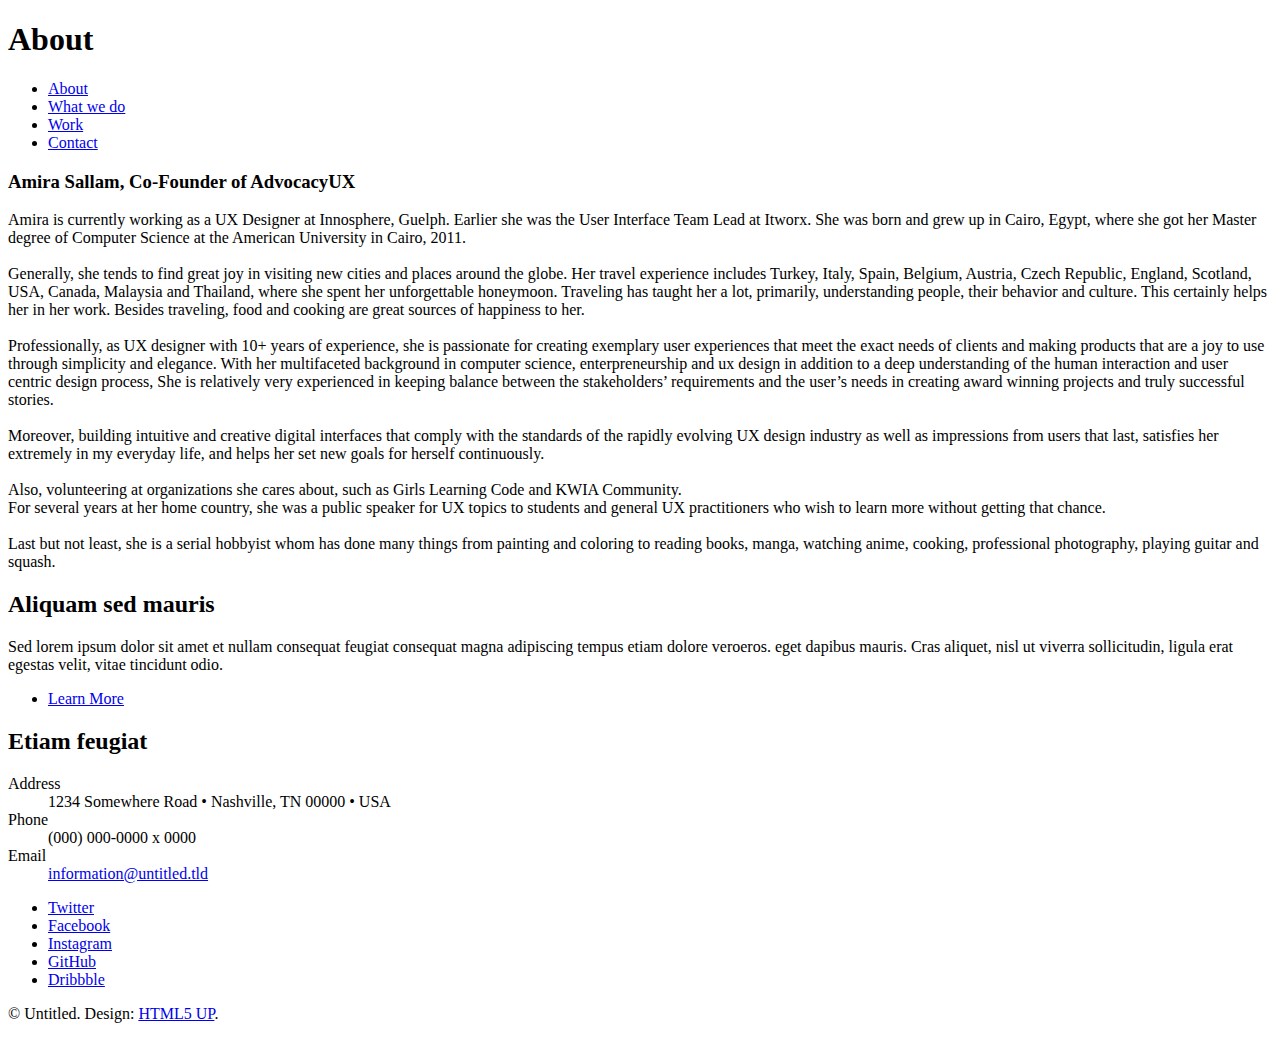
==== About.html @ 854d0ce2 "Add files via upload" ====
<!DOCTYPE HTML>
<!--
	Stellar by HTML5 UP
	html5up.net | @ajlkn
	Free for personal and commercial use under the CCA 3.0 license (html5up.net/license)
-->
<html>
	<head>
		<title>Elements - Stellar by HTML5 UP</title>
		<meta charset="utf-8" />
		<meta name="viewport" content="width=device-width, initial-scale=1" />
		<!--[if lte IE 8]><script src="assets/js/ie/html5shiv.js"></script><![endif]-->
		<link rel="stylesheet" href="assets/css/main.css" />
		<!--[if lte IE 9]><link rel="stylesheet" href="assets/css/ie9.css" /><![endif]-->
		<!--[if lte IE 8]><link rel="stylesheet" href="assets/css/ie8.css" /><![endif]-->
	</head>
	<body>

		<!-- Wrapper -->
			<div id="wrapper">

				<!-- Header -->
					<header id="header">
						<h1>About</h1>
					</header>
					<!-- Nav -->
					<nav id="nav">
						<ul>
							<li><a href="#intro" class="active">About</a></li>
							<li><a href="#first">What we do</a></li>
							<li><a href="#second">Work</a></li>
							<li><a href="#cta">Contact</a></li>
						</ul>
					</nav>
				<!-- Main -->
					<div id="main">

				<!-- Content -->
					<section id="content" class="main about">
						<!-- Image -->
							<section>
							
								<h3>Amira Sallam, Co-Founder of AdvocacyUX</h3>
								<p><span class="image left"><img src="images/me.jpg" alt="" /></span>Amira is currently working as a UX Designer at Innosphere, Guelph. Earlier she was the User Interface Team Lead at Itworx. She was born and grew up in Cairo, Egypt, where she got her Master degree of Computer Science at the American University in Cairo, 2011.
									<br/>
									<br/>
									Generally, she tends to find great joy in visiting new cities and places around the globe. Her travel experience includes Turkey, Italy, Spain, Belgium, Austria, Czech Republic, England, Scotland, USA, Canada, Malaysia and Thailand, where she spent her unforgettable honeymoon. Traveling has taught her a lot, primarily, understanding people, their behavior and culture.
									This certainly helps her in her work. Besides traveling, food and cooking are great sources of happiness to her.
									<br/>
									<br/>
									Professionally, as UX designer with 10+ years of experience, she is passionate for creating exemplary user experiences that meet the exact needs of clients and making products that are a joy to use through simplicity and elegance. With her multifaceted background in computer science, enterpreneurship and ux design in addition to a deep understanding of the human interaction and user centric design process, She is relatively very experienced in keeping balance between the stakeholders’ requirements and the user’s needs in creating award winning projects and truly successful stories.
									<br/>
									<br/>
									Moreover, building intuitive and creative digital interfaces that comply with the standards of the rapidly evolving UX design industry as well as impressions from users that last, satisfies her extremely in my everyday life, and helps her set new goals for herself continuously.
									<br/>
									<br/>
									Also, volunteering at organizations she cares about, such as Girls Learning Code and KWIA Community.
									<br/>
									For several years at her home country, she was a public speaker for UX topics to students and general UX practitioners who wish to learn more without getting that chance.
									<br/>
									<br/>
									Last but not least, she is a serial hobbyist whom has done many things from painting and coloring to reading books, manga, watching anime, cooking, professional photography, playing guitar and squash.

									</p>
								
							</section>

					</section>

					</div>

				<!-- Footer -->
					<footer id="footer">
						<section>
							<h2>Aliquam sed mauris</h2>
							<p>Sed lorem ipsum dolor sit amet et nullam consequat feugiat consequat magna adipiscing tempus etiam dolore veroeros. eget dapibus mauris. Cras aliquet, nisl ut viverra sollicitudin, ligula erat egestas velit, vitae tincidunt odio.</p>
							<ul class="actions">
								<li><a href="#" class="button">Learn More</a></li>
							</ul>
						</section>
						<section>
							<h2>Etiam feugiat</h2>
							<dl class="alt">
								<dt>Address</dt>
								<dd>1234 Somewhere Road &bull; Nashville, TN 00000 &bull; USA</dd>
								<dt>Phone</dt>
								<dd>(000) 000-0000 x 0000</dd>
								<dt>Email</dt>
								<dd><a href="#">information@untitled.tld</a></dd>
							</dl>
							<ul class="icons">
								<li><a href="#" class="icon fa-twitter alt"><span class="label">Twitter</span></a></li>
								<li><a href="#" class="icon fa-facebook alt"><span class="label">Facebook</span></a></li>
								<li><a href="#" class="icon fa-instagram alt"><span class="label">Instagram</span></a></li>
								<li><a href="#" class="icon fa-github alt"><span class="label">GitHub</span></a></li>
								<li><a href="#" class="icon fa-dribbble alt"><span class="label">Dribbble</span></a></li>
							</ul>
						</section>
						<p class="copyright">&copy; Untitled. Design: <a href="https://html5up.net">HTML5 UP</a>.</p>
					</footer>

			</div>

		<!-- Scripts -->
			<script src="assets/js/jquery.min.js"></script>
			<script src="assets/js/jquery.scrollex.min.js"></script>
			<script src="assets/js/jquery.scrolly.min.js"></script>
			<script src="assets/js/skel.min.js"></script>
			<script src="assets/js/util.js"></script>
			<!--[if lte IE 8]><script src="assets/js/ie/respond.min.js"></script><![endif]-->
			<script src="assets/js/main.js"></script>

	</body>
</html>
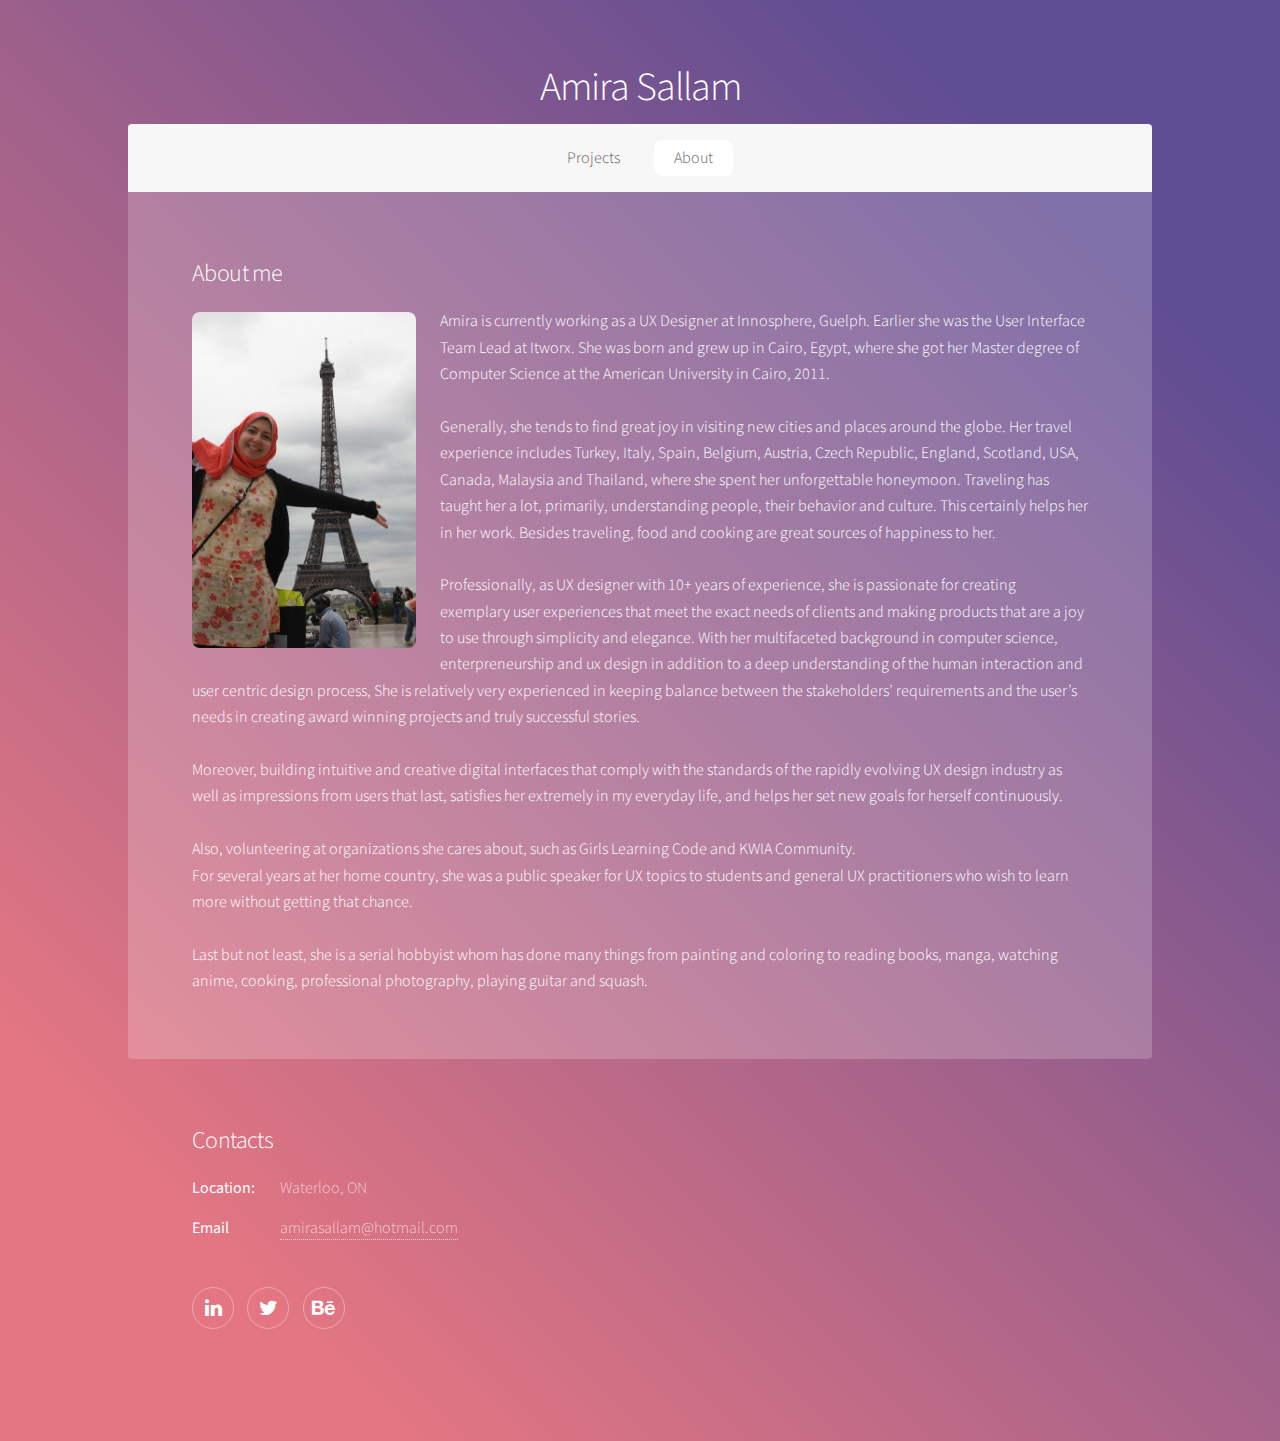
==== commit b14ba06f: "Update About.html" ====
--- a/About.html
+++ b/About.html
@@ -21,15 +21,15 @@
 
 				<!-- Header -->
 					<header id="header">
-						<h1>About</h1>
+						<h1>Amira Sallam</h1>
 					</header>
 					<!-- Nav -->
 					<nav id="nav">
 						<ul>
-							<li><a href="#intro" class="active">About</a></li>
-							<li><a href="#first">What we do</a></li>
-							<li><a href="#second">Work</a></li>
-							<li><a href="#cta">Contact</a></li>
+								<li><a href="index.html">Projects</a></li>
+							<li><a href="about.html" class="active">About</a></li>
+							
+							
 						</ul>
 					</nav>
 				<!-- Main -->
@@ -40,7 +40,7 @@
 						<!-- Image -->
 							<section>
 							
-								<h3>Amira Sallam, Co-Founder of AdvocacyUX</h3>
+								<h2>About me</h2>
 								<p><span class="image left"><img src="images/me.jpg" alt="" /></span>Amira is currently working as a UX Designer at Innosphere, Guelph. Earlier she was the User Interface Team Lead at Itworx. She was born and grew up in Cairo, Egypt, where she got her Master degree of Computer Science at the American University in Cairo, 2011.
 									<br/>
 									<br/>
@@ -71,32 +71,22 @@
 
 				<!-- Footer -->
 					<footer id="footer">
+						
 						<section>
-							<h2>Aliquam sed mauris</h2>
-							<p>Sed lorem ipsum dolor sit amet et nullam consequat feugiat consequat magna adipiscing tempus etiam dolore veroeros. eget dapibus mauris. Cras aliquet, nisl ut viverra sollicitudin, ligula erat egestas velit, vitae tincidunt odio.</p>
-							<ul class="actions">
-								<li><a href="#" class="button">Learn More</a></li>
+							<h2>Contacts</h2>
+							<dl class="alt">
+									<dt>Location:</dt>
+									<dd>Waterloo, ON</dd>
+								<dt>Email</dt>
+								<dd><a href="#">amirasallam@hotmail.com</a></dd>
+							</dl>
+							<ul class="icons">
+								<li><a href="https://www.linkedin.com/in/amirasallam/" class="icon fa-linkedin alt"><span class="label">LinkedIn</span></a></li>
+								<li><a href="https://twitter.com/amirasallam" class="icon fa-twitter alt"><span class="label">Twitter</span></a></li>
+								<li><a href="https://www.behance.net/AmiraSallam" class="icon fa-behance alt"><span class="label">Behance</span></a></li>
 							</ul>
 						</section>
-						<section>
-							<h2>Etiam feugiat</h2>
-							<dl class="alt">
-								<dt>Address</dt>
-								<dd>1234 Somewhere Road &bull; Nashville, TN 00000 &bull; USA</dd>
-								<dt>Phone</dt>
-								<dd>(000) 000-0000 x 0000</dd>
-								<dt>Email</dt>
-								<dd><a href="#">information@untitled.tld</a></dd>
-							</dl>
-							<ul class="icons">
-								<li><a href="#" class="icon fa-twitter alt"><span class="label">Twitter</span></a></li>
-								<li><a href="#" class="icon fa-facebook alt"><span class="label">Facebook</span></a></li>
-								<li><a href="#" class="icon fa-instagram alt"><span class="label">Instagram</span></a></li>
-								<li><a href="#" class="icon fa-github alt"><span class="label">GitHub</span></a></li>
-								<li><a href="#" class="icon fa-dribbble alt"><span class="label">Dribbble</span></a></li>
-							</ul>
-						</section>
-						<p class="copyright">&copy; Untitled. Design: <a href="https://html5up.net">HTML5 UP</a>.</p>
+					
 					</footer>
 
 			</div>
@@ -111,4 +101,4 @@
 			<script src="assets/js/main.js"></script>
 
 	</body>
-</html>+</html>
--- a/assets/css/main.css
+++ b/assets/css/main.css
@@ -0,0 +1,3803 @@
+@import url(font-awesome.min.css);
+@import "https://fonts.googleapis.com/css?family=Source+Sans+Pro:300,400";
+
+/*
+	Stellar by HTML5 UP
+	html5up.net | @ajlkn
+	Free for personal and commercial use under the CCA 3.0 license (html5up.net/license)
+*/
+
+/* Reset */
+
+	html, body, div, span, applet, object, iframe, h1, h2, h3, h4, h5, h6, p, blockquote, pre, a, abbr, acronym, address, big, cite, code, del, dfn, em, img, ins, kbd, q, s, samp, small, strike, strong, sub, sup, tt, var, b, u, i, center, dl, dt, dd, ol, ul, li, fieldset, form, label, legend, table, caption, tbody, tfoot, thead, tr, th, td, article, aside, canvas, details, embed, figure, figcaption, footer, header, hgroup, menu, nav, output, ruby, section, summary, time, mark, audio, video {
+		margin: 0;
+		padding: 0;
+		border: 0;
+		font-size: 100%;
+		font: inherit;
+		vertical-align: baseline;
+	}
+
+	article, aside, details, figcaption, figure, footer, header, hgroup, menu, nav, section {
+		display: block;
+	}
+
+	body {
+		line-height: 1;
+	}
+
+	ol, ul {
+		list-style: none;
+	}
+
+	blockquote, q {
+		quotes: none;
+	}
+
+	blockquote:before, blockquote:after, q:before, q:after {
+		content: '';
+		content: none;
+	}
+
+	table {
+		border-collapse: collapse;
+		border-spacing: 0;
+	}
+
+	body {
+		-webkit-text-size-adjust: none;
+	}
+
+/* Box Model */
+
+	*, *:before, *:after {
+		-moz-box-sizing: border-box;
+		-webkit-box-sizing: border-box;
+		box-sizing: border-box;
+	}
+
+/* Grid */
+
+	.row {
+		border-bottom: solid 1px transparent;
+		-moz-box-sizing: border-box;
+		-webkit-box-sizing: border-box;
+		box-sizing: border-box;
+	}
+
+	.row > * {
+		float: left;
+		-moz-box-sizing: border-box;
+		-webkit-box-sizing: border-box;
+		box-sizing: border-box;
+	}
+
+	.row:after, .row:before {
+		content: '';
+		display: block;
+		clear: both;
+		height: 0;
+	}
+
+	.row.uniform > * > :first-child {
+		margin-top: 0;
+	}
+
+	.row.uniform > * > :last-child {
+		margin-bottom: 0;
+	}
+
+	.row.\30 \25 > * {
+		padding: 0 0 0 0em;
+	}
+
+	.row.\30 \25 {
+		margin: 0 0 -1px 0em;
+	}
+
+	.row.uniform.\30 \25 > * {
+		padding: 0em 0 0 0em;
+	}
+
+	.row.uniform.\30 \25 {
+		margin: 0em 0 -1px 0em;
+	}
+
+	.row > * {
+		padding: 0 0 0 1.5em;
+	}
+
+	.row {
+		margin: 0 0 -1px -1.5em;
+	}
+
+	.row.uniform > * {
+		padding: 1.5em 0 0 1.5em;
+	}
+
+	.row.uniform {
+		margin: -1.5em 0 -1px -1.5em;
+	}
+
+	.row.\32 00\25 > * {
+		padding: 0 0 0 3em;
+	}
+
+	.row.\32 00\25 {
+		margin: 0 0 -1px -3em;
+	}
+
+	.row.uniform.\32 00\25 > * {
+		padding: 3em 0 0 3em;
+	}
+
+	.row.uniform.\32 00\25 {
+		margin: -3em 0 -1px -3em;
+	}
+
+	.row.\31 50\25 > * {
+		padding: 0 0 0 2.25em;
+	}
+
+	.row.\31 50\25 {
+		margin: 0 0 -1px -2.25em;
+	}
+
+	.row.uniform.\31 50\25 > * {
+		padding: 2.25em 0 0 2.25em;
+	}
+
+	.row.uniform.\31 50\25 {
+		margin: -2.25em 0 -1px -2.25em;
+	}
+
+	.row.\35 0\25 > * {
+		padding: 0 0 0 0.75em;
+	}
+
+	.row.\35 0\25 {
+		margin: 0 0 -1px -0.75em;
+	}
+
+	.row.uniform.\35 0\25 > * {
+		padding: 0.75em 0 0 0.75em;
+	}
+
+	.row.uniform.\35 0\25 {
+		margin: -0.75em 0 -1px -0.75em;
+	}
+
+	.row.\32 5\25 > * {
+		padding: 0 0 0 0.375em;
+	}
+
+	.row.\32 5\25 {
+		margin: 0 0 -1px -0.375em;
+	}
+
+	.row.uniform.\32 5\25 > * {
+		padding: 0.375em 0 0 0.375em;
+	}
+
+	.row.uniform.\32 5\25 {
+		margin: -0.375em 0 -1px -0.375em;
+	}
+
+	.\31 2u, .\31 2u\24 {
+		width: 100%;
+		clear: none;
+		margin-left: 0;
+	}
+
+	.\31 1u, .\31 1u\24 {
+		width: 91.6666666667%;
+		clear: none;
+		margin-left: 0;
+	}
+
+	.\31 0u, .\31 0u\24 {
+		width: 83.3333333333%;
+		clear: none;
+		margin-left: 0;
+	}
+
+	.\39 u, .\39 u\24 {
+		width: 75%;
+		clear: none;
+		margin-left: 0;
+	}
+
+	.\38 u, .\38 u\24 {
+		width: 66.6666666667%;
+		clear: none;
+		margin-left: 0;
+	}
+
+	.\37 u, .\37 u\24 {
+		width: 58.3333333333%;
+		clear: none;
+		margin-left: 0;
+	}
+
+	.\36 u, .\36 u\24 {
+		width: 50%;
+		clear: none;
+		margin-left: 0;
+	}
+
+	.\35 u, .\35 u\24 {
+		width: 41.6666666667%;
+		clear: none;
+		margin-left: 0;
+	}
+
+	.\34 u, .\34 u\24 {
+		width: 33.3333333333%;
+		clear: none;
+		margin-left: 0;
+	}
+
+	.\33 u, .\33 u\24 {
+		width: 25%;
+		clear: none;
+		margin-left: 0;
+	}
+
+	.\32 u, .\32 u\24 {
+		width: 16.6666666667%;
+		clear: none;
+		margin-left: 0;
+	}
+
+	.\31 u, .\31 u\24 {
+		width: 8.3333333333%;
+		clear: none;
+		margin-left: 0;
+	}
+
+	.\31 2u\24 + *,
+	.\31 1u\24 + *,
+	.\31 0u\24 + *,
+	.\39 u\24 + *,
+	.\38 u\24 + *,
+	.\37 u\24 + *,
+	.\36 u\24 + *,
+	.\35 u\24 + *,
+	.\34 u\24 + *,
+	.\33 u\24 + *,
+	.\32 u\24 + *,
+	.\31 u\24 + * {
+		clear: left;
+	}
+
+	.\-11u {
+		margin-left: 91.66667%;
+	}
+
+	.\-10u {
+		margin-left: 83.33333%;
+	}
+
+	.\-9u {
+		margin-left: 75%;
+	}
+
+	.\-8u {
+		margin-left: 66.66667%;
+	}
+
+	.\-7u {
+		margin-left: 58.33333%;
+	}
+
+	.\-6u {
+		margin-left: 50%;
+	}
+
+	.\-5u {
+		margin-left: 41.66667%;
+	}
+
+	.\-4u {
+		margin-left: 33.33333%;
+	}
+
+	.\-3u {
+		margin-left: 25%;
+	}
+
+	.\-2u {
+		margin-left: 16.66667%;
+	}
+
+	.\-1u {
+		margin-left: 8.33333%;
+	}
+
+	@media screen and (max-width: 1680px) {
+
+		.row > * {
+			padding: 0 0 0 1.5em;
+		}
+
+		.row {
+			margin: 0 0 -1px -1.5em;
+		}
+
+		.row.uniform > * {
+			padding: 1.5em 0 0 1.5em;
+		}
+
+		.row.uniform {
+			margin: -1.5em 0 -1px -1.5em;
+		}
+
+		.row.\32 00\25 > * {
+			padding: 0 0 0 3em;
+		}
+
+		.row.\32 00\25 {
+			margin: 0 0 -1px -3em;
+		}
+
+		.row.uniform.\32 00\25 > * {
+			padding: 3em 0 0 3em;
+		}
+
+		.row.uniform.\32 00\25 {
+			margin: -3em 0 -1px -3em;
+		}
+
+		.row.\31 50\25 > * {
+			padding: 0 0 0 2.25em;
+		}
+
+		.row.\31 50\25 {
+			margin: 0 0 -1px -2.25em;
+		}
+
+		.row.uniform.\31 50\25 > * {
+			padding: 2.25em 0 0 2.25em;
+		}
+
+		.row.uniform.\31 50\25 {
+			margin: -2.25em 0 -1px -2.25em;
+		}
+
+		.row.\35 0\25 > * {
+			padding: 0 0 0 0.75em;
+		}
+
+		.row.\35 0\25 {
+			margin: 0 0 -1px -0.75em;
+		}
+
+		.row.uniform.\35 0\25 > * {
+			padding: 0.75em 0 0 0.75em;
+		}
+
+		.row.uniform.\35 0\25 {
+			margin: -0.75em 0 -1px -0.75em;
+		}
+
+		.row.\32 5\25 > * {
+			padding: 0 0 0 0.375em;
+		}
+
+		.row.\32 5\25 {
+			margin: 0 0 -1px -0.375em;
+		}
+
+		.row.uniform.\32 5\25 > * {
+			padding: 0.375em 0 0 0.375em;
+		}
+
+		.row.uniform.\32 5\25 {
+			margin: -0.375em 0 -1px -0.375em;
+		}
+
+		.\31 2u\28xlarge\29, .\31 2u\24\28xlarge\29 {
+			width: 100%;
+			clear: none;
+			margin-left: 0;
+		}
+
+		.\31 1u\28xlarge\29, .\31 1u\24\28xlarge\29 {
+			width: 91.6666666667%;
+			clear: none;
+			margin-left: 0;
+		}
+
+		.\31 0u\28xlarge\29, .\31 0u\24\28xlarge\29 {
+			width: 83.3333333333%;
+			clear: none;
+			margin-left: 0;
+		}
+
+		.\39 u\28xlarge\29, .\39 u\24\28xlarge\29 {
+			width: 75%;
+			clear: none;
+			margin-left: 0;
+		}
+
+		.\38 u\28xlarge\29, .\38 u\24\28xlarge\29 {
+			width: 66.6666666667%;
+			clear: none;
+			margin-left: 0;
+		}
+
+		.\37 u\28xlarge\29, .\37 u\24\28xlarge\29 {
+			width: 58.3333333333%;
+			clear: none;
+			margin-left: 0;
+		}
+
+		.\36 u\28xlarge\29, .\36 u\24\28xlarge\29 {
+			width: 50%;
+			clear: none;
+			margin-left: 0;
+		}
+
+		.\35 u\28xlarge\29, .\35 u\24\28xlarge\29 {
+			width: 41.6666666667%;
+			clear: none;
+			margin-left: 0;
+		}
+
+		.\34 u\28xlarge\29, .\34 u\24\28xlarge\29 {
+			width: 33.3333333333%;
+			clear: none;
+			margin-left: 0;
+		}
+
+		.\33 u\28xlarge\29, .\33 u\24\28xlarge\29 {
+			width: 25%;
+			clear: none;
+			margin-left: 0;
+		}
+
+		.\32 u\28xlarge\29, .\32 u\24\28xlarge\29 {
+			width: 16.6666666667%;
+			clear: none;
+			margin-left: 0;
+		}
+
+		.\31 u\28xlarge\29, .\31 u\24\28xlarge\29 {
+			width: 8.3333333333%;
+			clear: none;
+			margin-left: 0;
+		}
+
+		.\31 2u\24\28xlarge\29 + *,
+		.\31 1u\24\28xlarge\29 + *,
+		.\31 0u\24\28xlarge\29 + *,
+		.\39 u\24\28xlarge\29 + *,
+		.\38 u\24\28xlarge\29 + *,
+		.\37 u\24\28xlarge\29 + *,
+		.\36 u\24\28xlarge\29 + *,
+		.\35 u\24\28xlarge\29 + *,
+		.\34 u\24\28xlarge\29 + *,
+		.\33 u\24\28xlarge\29 + *,
+		.\32 u\24\28xlarge\29 + *,
+		.\31 u\24\28xlarge\29 + * {
+			clear: left;
+		}
+
+		.\-11u\28xlarge\29 {
+			margin-left: 91.66667%;
+		}
+
+		.\-10u\28xlarge\29 {
+			margin-left: 83.33333%;
+		}
+
+		.\-9u\28xlarge\29 {
+			margin-left: 75%;
+		}
+
+		.\-8u\28xlarge\29 {
+			margin-left: 66.66667%;
+		}
+
+		.\-7u\28xlarge\29 {
+			margin-left: 58.33333%;
+		}
+
+		.\-6u\28xlarge\29 {
+			margin-left: 50%;
+		}
+
+		.\-5u\28xlarge\29 {
+			margin-left: 41.66667%;
+		}
+
+		.\-4u\28xlarge\29 {
+			margin-left: 33.33333%;
+		}
+
+		.\-3u\28xlarge\29 {
+			margin-left: 25%;
+		}
+
+		.\-2u\28xlarge\29 {
+			margin-left: 16.66667%;
+		}
+
+		.\-1u\28xlarge\29 {
+			margin-left: 8.33333%;
+		}
+
+	}
+
+	@media screen and (max-width: 1280px) {
+
+		.row > * {
+			padding: 0 0 0 1.5em;
+		}
+
+		.row {
+			margin: 0 0 -1px -1.5em;
+		}
+
+		.row.uniform > * {
+			padding: 1.5em 0 0 1.5em;
+		}
+
+		.row.uniform {
+			margin: -1.5em 0 -1px -1.5em;
+		}
+
+		.row.\32 00\25 > * {
+			padding: 0 0 0 3em;
+		}
+
+		.row.\32 00\25 {
+			margin: 0 0 -1px -3em;
+		}
+
+		.row.uniform.\32 00\25 > * {
+			padding: 3em 0 0 3em;
+		}
+
+		.row.uniform.\32 00\25 {
+			margin: -3em 0 -1px -3em;
+		}
+
+		.row.\31 50\25 > * {
+			padding: 0 0 0 2.25em;
+		}
+
+		.row.\31 50\25 {
+			margin: 0 0 -1px -2.25em;
+		}
+
+		.row.uniform.\31 50\25 > * {
+			padding: 2.25em 0 0 2.25em;
+		}
+
+		.row.uniform.\31 50\25 {
+			margin: -2.25em 0 -1px -2.25em;
+		}
+
+		.row.\35 0\25 > * {
+			padding: 0 0 0 0.75em;
+		}
+
+		.row.\35 0\25 {
+			margin: 0 0 -1px -0.75em;
+		}
+
+		.row.uniform.\35 0\25 > * {
+			padding: 0.75em 0 0 0.75em;
+		}
+
+		.row.uniform.\35 0\25 {
+			margin: -0.75em 0 -1px -0.75em;
+		}
+
+		.row.\32 5\25 > * {
+			padding: 0 0 0 0.375em;
+		}
+
+		.row.\32 5\25 {
+			margin: 0 0 -1px -0.375em;
+		}
+
+		.row.uniform.\32 5\25 > * {
+			padding: 0.375em 0 0 0.375em;
+		}
+
+		.row.uniform.\32 5\25 {
+			margin: -0.375em 0 -1px -0.375em;
+		}
+
+		.\31 2u\28large\29, .\31 2u\24\28large\29 {
+			width: 100%;
+			clear: none;
+			margin-left: 0;
+		}
+
+		.\31 1u\28large\29, .\31 1u\24\28large\29 {
+			width: 91.6666666667%;
+			clear: none;
+			margin-left: 0;
+		}
+
+		.\31 0u\28large\29, .\31 0u\24\28large\29 {
+			width: 83.3333333333%;
+			clear: none;
+			margin-left: 0;
+		}
+
+		.\39 u\28large\29, .\39 u\24\28large\29 {
+			width: 75%;
+			clear: none;
+			margin-left: 0;
+		}
+
+		.\38 u\28large\29, .\38 u\24\28large\29 {
+			width: 66.6666666667%;
+			clear: none;
+			margin-left: 0;
+		}
+
+		.\37 u\28large\29, .\37 u\24\28large\29 {
+			width: 58.3333333333%;
+			clear: none;
+			margin-left: 0;
+		}
+
+		.\36 u\28large\29, .\36 u\24\28large\29 {
+			width: 50%;
+			clear: none;
+			margin-left: 0;
+		}
+
+		.\35 u\28large\29, .\35 u\24\28large\29 {
+			width: 41.6666666667%;
+			clear: none;
+			margin-left: 0;
+		}
+
+		.\34 u\28large\29, .\34 u\24\28large\29 {
+			width: 33.3333333333%;
+			clear: none;
+			margin-left: 0;
+		}
+
+		.\33 u\28large\29, .\33 u\24\28large\29 {
+			width: 25%;
+			clear: none;
+			margin-left: 0;
+		}
+
+		.\32 u\28large\29, .\32 u\24\28large\29 {
+			width: 16.6666666667%;
+			clear: none;
+			margin-left: 0;
+		}
+
+		.\31 u\28large\29, .\31 u\24\28large\29 {
+			width: 8.3333333333%;
+			clear: none;
+			margin-left: 0;
+		}
+
+		.\31 2u\24\28large\29 + *,
+		.\31 1u\24\28large\29 + *,
+		.\31 0u\24\28large\29 + *,
+		.\39 u\24\28large\29 + *,
+		.\38 u\24\28large\29 + *,
+		.\37 u\24\28large\29 + *,
+		.\36 u\24\28large\29 + *,
+		.\35 u\24\28large\29 + *,
+		.\34 u\24\28large\29 + *,
+		.\33 u\24\28large\29 + *,
+		.\32 u\24\28large\29 + *,
+		.\31 u\24\28large\29 + * {
+			clear: left;
+		}
+
+		.\-11u\28large\29 {
+			margin-left: 91.66667%;
+		}
+
+		.\-10u\28large\29 {
+			margin-left: 83.33333%;
+		}
+
+		.\-9u\28large\29 {
+			margin-left: 75%;
+		}
+
+		.\-8u\28large\29 {
+			margin-left: 66.66667%;
+		}
+
+		.\-7u\28large\29 {
+			margin-left: 58.33333%;
+		}
+
+		.\-6u\28large\29 {
+			margin-left: 50%;
+		}
+
+		.\-5u\28large\29 {
+			margin-left: 41.66667%;
+		}
+
+		.\-4u\28large\29 {
+			margin-left: 33.33333%;
+		}
+
+		.\-3u\28large\29 {
+			margin-left: 25%;
+		}
+
+		.\-2u\28large\29 {
+			margin-left: 16.66667%;
+		}
+
+		.\-1u\28large\29 {
+			margin-left: 8.33333%;
+		}
+
+	}
+
+	@media screen and (max-width: 980px) {
+
+		.row > * {
+			padding: 0 0 0 1.5em;
+		}
+
+		.row {
+			margin: 0 0 -1px -1.5em;
+		}
+
+		.row.uniform > * {
+			padding: 1.5em 0 0 1.5em;
+		}
+
+		.row.uniform {
+			margin: -1.5em 0 -1px -1.5em;
+		}
+
+		.row.\32 00\25 > * {
+			padding: 0 0 0 3em;
+		}
+
+		.row.\32 00\25 {
+			margin: 0 0 -1px -3em;
+		}
+
+		.row.uniform.\32 00\25 > * {
+			padding: 3em 0 0 3em;
+		}
+
+		.row.uniform.\32 00\25 {
+			margin: -3em 0 -1px -3em;
+		}
+
+		.row.\31 50\25 > * {
+			padding: 0 0 0 2.25em;
+		}
+
+		.row.\31 50\25 {
+			margin: 0 0 -1px -2.25em;
+		}
+
+		.row.uniform.\31 50\25 > * {
+			padding: 2.25em 0 0 2.25em;
+		}
+
+		.row.uniform.\31 50\25 {
+			margin: -2.25em 0 -1px -2.25em;
+		}
+
+		.row.\35 0\25 > * {
+			padding: 0 0 0 0.75em;
+		}
+
+		.row.\35 0\25 {
+			margin: 0 0 -1px -0.75em;
+		}
+
+		.row.uniform.\35 0\25 > * {
+			padding: 0.75em 0 0 0.75em;
+		}
+
+		.row.uniform.\35 0\25 {
+			margin: -0.75em 0 -1px -0.75em;
+		}
+
+		.row.\32 5\25 > * {
+			padding: 0 0 0 0.375em;
+		}
+
+		.row.\32 5\25 {
+			margin: 0 0 -1px -0.375em;
+		}
+
+		.row.uniform.\32 5\25 > * {
+			padding: 0.375em 0 0 0.375em;
+		}
+
+		.row.uniform.\32 5\25 {
+			margin: -0.375em 0 -1px -0.375em;
+		}
+
+		.\31 2u\28medium\29, .\31 2u\24\28medium\29 {
+			width: 100%;
+			clear: none;
+			margin-left: 0;
+		}
+
+		.\31 1u\28medium\29, .\31 1u\24\28medium\29 {
+			width: 91.6666666667%;
+			clear: none;
+			margin-left: 0;
+		}
+
+		.\31 0u\28medium\29, .\31 0u\24\28medium\29 {
+			width: 83.3333333333%;
+			clear: none;
+			margin-left: 0;
+		}
+
+		.\39 u\28medium\29, .\39 u\24\28medium\29 {
+			width: 75%;
+			clear: none;
+			margin-left: 0;
+		}
+
+		.\38 u\28medium\29, .\38 u\24\28medium\29 {
+			width: 66.6666666667%;
+			clear: none;
+			margin-left: 0;
+		}
+
+		.\37 u\28medium\29, .\37 u\24\28medium\29 {
+			width: 58.3333333333%;
+			clear: none;
+			margin-left: 0;
+		}
+
+		.\36 u\28medium\29, .\36 u\24\28medium\29 {
+			width: 50%;
+			clear: none;
+			margin-left: 0;
+		}
+
+		.\35 u\28medium\29, .\35 u\24\28medium\29 {
+			width: 41.6666666667%;
+			clear: none;
+			margin-left: 0;
+		}
+
+		.\34 u\28medium\29, .\34 u\24\28medium\29 {
+			width: 33.3333333333%;
+			clear: none;
+			margin-left: 0;
+		}
+
+		.\33 u\28medium\29, .\33 u\24\28medium\29 {
+			width: 25%;
+			clear: none;
+			margin-left: 0;
+		}
+
+		.\32 u\28medium\29, .\32 u\24\28medium\29 {
+			width: 16.6666666667%;
+			clear: none;
+			margin-left: 0;
+		}
+
+		.\31 u\28medium\29, .\31 u\24\28medium\29 {
+			width: 8.3333333333%;
+			clear: none;
+			margin-left: 0;
+		}
+
+		.\31 2u\24\28medium\29 + *,
+		.\31 1u\24\28medium\29 + *,
+		.\31 0u\24\28medium\29 + *,
+		.\39 u\24\28medium\29 + *,
+		.\38 u\24\28medium\29 + *,
+		.\37 u\24\28medium\29 + *,
+		.\36 u\24\28medium\29 + *,
+		.\35 u\24\28medium\29 + *,
+		.\34 u\24\28medium\29 + *,
+		.\33 u\24\28medium\29 + *,
+		.\32 u\24\28medium\29 + *,
+		.\31 u\24\28medium\29 + * {
+			clear: left;
+		}
+
+		.\-11u\28medium\29 {
+			margin-left: 91.66667%;
+		}
+
+		.\-10u\28medium\29 {
+			margin-left: 83.33333%;
+		}
+
+		.\-9u\28medium\29 {
+			margin-left: 75%;
+		}
+
+		.\-8u\28medium\29 {
+			margin-left: 66.66667%;
+		}
+
+		.\-7u\28medium\29 {
+			margin-left: 58.33333%;
+		}
+
+		.\-6u\28medium\29 {
+			margin-left: 50%;
+		}
+
+		.\-5u\28medium\29 {
+			margin-left: 41.66667%;
+		}
+
+		.\-4u\28medium\29 {
+			margin-left: 33.33333%;
+		}
+
+		.\-3u\28medium\29 {
+			margin-left: 25%;
+		}
+
+		.\-2u\28medium\29 {
+			margin-left: 16.66667%;
+		}
+
+		.\-1u\28medium\29 {
+			margin-left: 8.33333%;
+		}
+
+	}
+
+	@media screen and (max-width: 736px) {
+
+		.row > * {
+			padding: 0 0 0 1em;
+		}
+
+		.row {
+			margin: 0 0 -1px -1em;
+		}
+
+		.row.uniform > * {
+			padding: 1em 0 0 1em;
+		}
+
+		.row.uniform {
+			margin: -1em 0 -1px -1em;
+		}
+
+		.row.\32 00\25 > * {
+			padding: 0 0 0 2em;
+		}
+
+		.row.\32 00\25 {
+			margin: 0 0 -1px -2em;
+		}
+
+		.row.uniform.\32 00\25 > * {
+			padding: 2em 0 0 2em;
+		}
+
+		.row.uniform.\32 00\25 {
+			margin: -2em 0 -1px -2em;
+		}
+
+		.row.\31 50\25 > * {
+			padding: 0 0 0 1.5em;
+		}
+
+		.row.\31 50\25 {
+			margin: 0 0 -1px -1.5em;
+		}
+
+		.row.uniform.\31 50\25 > * {
+			padding: 1.5em 0 0 1.5em;
+		}
+
+		.row.uniform.\31 50\25 {
+			margin: -1.5em 0 -1px -1.5em;
+		}
+
+		.row.\35 0\25 > * {
+			padding: 0 0 0 0.5em;
+		}
+
+		.row.\35 0\25 {
+			margin: 0 0 -1px -0.5em;
+		}
+
+		.row.uniform.\35 0\25 > * {
+			padding: 0.5em 0 0 0.5em;
+		}
+
+		.row.uniform.\35 0\25 {
+			margin: -0.5em 0 -1px -0.5em;
+		}
+
+		.row.\32 5\25 > * {
+			padding: 0 0 0 0.25em;
+		}
+
+		.row.\32 5\25 {
+			margin: 0 0 -1px -0.25em;
+		}
+
+		.row.uniform.\32 5\25 > * {
+			padding: 0.25em 0 0 0.25em;
+		}
+
+		.row.uniform.\32 5\25 {
+			margin: -0.25em 0 -1px -0.25em;
+		}
+
+		.\31 2u\28small\29, .\31 2u\24\28small\29 {
+			width: 100%;
+			clear: none;
+			margin-left: 0;
+		}
+
+		.\31 1u\28small\29, .\31 1u\24\28small\29 {
+			width: 91.6666666667%;
+			clear: none;
+			margin-left: 0;
+		}
+
+		.\31 0u\28small\29, .\31 0u\24\28small\29 {
+			width: 83.3333333333%;
+			clear: none;
+			margin-left: 0;
+		}
+
+		.\39 u\28small\29, .\39 u\24\28small\29 {
+			width: 75%;
+			clear: none;
+			margin-left: 0;
+		}
+
+		.\38 u\28small\29, .\38 u\24\28small\29 {
+			width: 66.6666666667%;
+			clear: none;
+			margin-left: 0;
+		}
+
+		.\37 u\28small\29, .\37 u\24\28small\29 {
+			width: 58.3333333333%;
+			clear: none;
+			margin-left: 0;
+		}
+
+		.\36 u\28small\29, .\36 u\24\28small\29 {
+			width: 50%;
+			clear: none;
+			margin-left: 0;
+		}
+
+		.\35 u\28small\29, .\35 u\24\28small\29 {
+			width: 41.6666666667%;
+			clear: none;
+			margin-left: 0;
+		}
+
+		.\34 u\28small\29, .\34 u\24\28small\29 {
+			width: 33.3333333333%;
+			clear: none;
+			margin-left: 0;
+		}
+
+		.\33 u\28small\29, .\33 u\24\28small\29 {
+			width: 25%;
+			clear: none;
+			margin-left: 0;
+		}
+
+		.\32 u\28small\29, .\32 u\24\28small\29 {
+			width: 16.6666666667%;
+			clear: none;
+			margin-left: 0;
+		}
+
+		.\31 u\28small\29, .\31 u\24\28small\29 {
+			width: 8.3333333333%;
+			clear: none;
+			margin-left: 0;
+		}
+
+		.\31 2u\24\28small\29 + *,
+		.\31 1u\24\28small\29 + *,
+		.\31 0u\24\28small\29 + *,
+		.\39 u\24\28small\29 + *,
+		.\38 u\24\28small\29 + *,
+		.\37 u\24\28small\29 + *,
+		.\36 u\24\28small\29 + *,
+		.\35 u\24\28small\29 + *,
+		.\34 u\24\28small\29 + *,
+		.\33 u\24\28small\29 + *,
+		.\32 u\24\28small\29 + *,
+		.\31 u\24\28small\29 + * {
+			clear: left;
+		}
+
+		.\-11u\28small\29 {
+			margin-left: 91.66667%;
+		}
+
+		.\-10u\28small\29 {
+			margin-left: 83.33333%;
+		}
+
+		.\-9u\28small\29 {
+			margin-left: 75%;
+		}
+
+		.\-8u\28small\29 {
+			margin-left: 66.66667%;
+		}
+
+		.\-7u\28small\29 {
+			margin-left: 58.33333%;
+		}
+
+		.\-6u\28small\29 {
+			margin-left: 50%;
+		}
+
+		.\-5u\28small\29 {
+			margin-left: 41.66667%;
+		}
+
+		.\-4u\28small\29 {
+			margin-left: 33.33333%;
+		}
+
+		.\-3u\28small\29 {
+			margin-left: 25%;
+		}
+
+		.\-2u\28small\29 {
+			margin-left: 16.66667%;
+		}
+
+		.\-1u\28small\29 {
+			margin-left: 8.33333%;
+		}
+
+	}
+
+	@media screen and (max-width: 480px) {
+
+		.row > * {
+			padding: 0 0 0 1em;
+		}
+
+		.row {
+			margin: 0 0 -1px -1em;
+		}
+
+		.row.uniform > * {
+			padding: 1em 0 0 1em;
+		}
+
+		.row.uniform {
+			margin: -1em 0 -1px -1em;
+		}
+
+		.row.\32 00\25 > * {
+			padding: 0 0 0 2em;
+		}
+
+		.row.\32 00\25 {
+			margin: 0 0 -1px -2em;
+		}
+
+		.row.uniform.\32 00\25 > * {
+			padding: 2em 0 0 2em;
+		}
+
+		.row.uniform.\32 00\25 {
+			margin: -2em 0 -1px -2em;
+		}
+
+		.row.\31 50\25 > * {
+			padding: 0 0 0 1.5em;
+		}
+
+		.row.\31 50\25 {
+			margin: 0 0 -1px -1.5em;
+		}
+
+		.row.uniform.\31 50\25 > * {
+			padding: 1.5em 0 0 1.5em;
+		}
+
+		.row.uniform.\31 50\25 {
+			margin: -1.5em 0 -1px -1.5em;
+		}
+
+		.row.\35 0\25 > * {
+			padding: 0 0 0 0.5em;
+		}
+
+		.row.\35 0\25 {
+			margin: 0 0 -1px -0.5em;
+		}
+
+		.row.uniform.\35 0\25 > * {
+			padding: 0.5em 0 0 0.5em;
+		}
+
+		.row.uniform.\35 0\25 {
+			margin: -0.5em 0 -1px -0.5em;
+		}
+
+		.row.\32 5\25 > * {
+			padding: 0 0 0 0.25em;
+		}
+
+		.row.\32 5\25 {
+			margin: 0 0 -1px -0.25em;
+		}
+
+		.row.uniform.\32 5\25 > * {
+			padding: 0.25em 0 0 0.25em;
+		}
+
+		.row.uniform.\32 5\25 {
+			margin: -0.25em 0 -1px -0.25em;
+		}
+
+		.\31 2u\28xsmall\29, .\31 2u\24\28xsmall\29 {
+			width: 100%;
+			clear: none;
+			margin-left: 0;
+		}
+
+		.\31 1u\28xsmall\29, .\31 1u\24\28xsmall\29 {
+			width: 91.6666666667%;
+			clear: none;
+			margin-left: 0;
+		}
+
+		.\31 0u\28xsmall\29, .\31 0u\24\28xsmall\29 {
+			width: 83.3333333333%;
+			clear: none;
+			margin-left: 0;
+		}
+
+		.\39 u\28xsmall\29, .\39 u\24\28xsmall\29 {
+			width: 75%;
+			clear: none;
+			margin-left: 0;
+		}
+
+		.\38 u\28xsmall\29, .\38 u\24\28xsmall\29 {
+			width: 66.6666666667%;
+			clear: none;
+			margin-left: 0;
+		}
+
+		.\37 u\28xsmall\29, .\37 u\24\28xsmall\29 {
+			width: 58.3333333333%;
+			clear: none;
+			margin-left: 0;
+		}
+
+		.\36 u\28xsmall\29, .\36 u\24\28xsmall\29 {
+			width: 50%;
+			clear: none;
+			margin-left: 0;
+		}
+
+		.\35 u\28xsmall\29, .\35 u\24\28xsmall\29 {
+			width: 41.6666666667%;
+			clear: none;
+			margin-left: 0;
+		}
+
+		.\34 u\28xsmall\29, .\34 u\24\28xsmall\29 {
+			width: 33.3333333333%;
+			clear: none;
+			margin-left: 0;
+		}
+
+		.\33 u\28xsmall\29, .\33 u\24\28xsmall\29 {
+			width: 25%;
+			clear: none;
+			margin-left: 0;
+		}
+
+		.\32 u\28xsmall\29, .\32 u\24\28xsmall\29 {
+			width: 16.6666666667%;
+			clear: none;
+			margin-left: 0;
+		}
+
+		.\31 u\28xsmall\29, .\31 u\24\28xsmall\29 {
+			width: 8.3333333333%;
+			clear: none;
+			margin-left: 0;
+		}
+
+		.\31 2u\24\28xsmall\29 + *,
+		.\31 1u\24\28xsmall\29 + *,
+		.\31 0u\24\28xsmall\29 + *,
+		.\39 u\24\28xsmall\29 + *,
+		.\38 u\24\28xsmall\29 + *,
+		.\37 u\24\28xsmall\29 + *,
+		.\36 u\24\28xsmall\29 + *,
+		.\35 u\24\28xsmall\29 + *,
+		.\34 u\24\28xsmall\29 + *,
+		.\33 u\24\28xsmall\29 + *,
+		.\32 u\24\28xsmall\29 + *,
+		.\31 u\24\28xsmall\29 + * {
+			clear: left;
+		}
+
+		.\-11u\28xsmall\29 {
+			margin-left: 91.66667%;
+		}
+
+		.\-10u\28xsmall\29 {
+			margin-left: 83.33333%;
+		}
+
+		.\-9u\28xsmall\29 {
+			margin-left: 75%;
+		}
+
+		.\-8u\28xsmall\29 {
+			margin-left: 66.66667%;
+		}
+
+		.\-7u\28xsmall\29 {
+			margin-left: 58.33333%;
+		}
+
+		.\-6u\28xsmall\29 {
+			margin-left: 50%;
+		}
+
+		.\-5u\28xsmall\29 {
+			margin-left: 41.66667%;
+		}
+
+		.\-4u\28xsmall\29 {
+			margin-left: 33.33333%;
+		}
+
+		.\-3u\28xsmall\29 {
+			margin-left: 25%;
+		}
+
+		.\-2u\28xsmall\29 {
+			margin-left: 16.66667%;
+		}
+
+		.\-1u\28xsmall\29 {
+			margin-left: 8.33333%;
+		}
+
+	}
+
+	@media screen and (max-width: 360px) {
+
+		.row > * {
+			padding: 0 0 0 1em;
+		}
+
+		.row {
+			margin: 0 0 -1px -1em;
+		}
+
+		.row.uniform > * {
+			padding: 1em 0 0 1em;
+		}
+
+		.row.uniform {
+			margin: -1em 0 -1px -1em;
+		}
+
+		.row.\32 00\25 > * {
+			padding: 0 0 0 2em;
+		}
+
+		.row.\32 00\25 {
+			margin: 0 0 -1px -2em;
+		}
+
+		.row.uniform.\32 00\25 > * {
+			padding: 2em 0 0 2em;
+		}
+
+		.row.uniform.\32 00\25 {
+			margin: -2em 0 -1px -2em;
+		}
+
+		.row.\31 50\25 > * {
+			padding: 0 0 0 1.5em;
+		}
+
+		.row.\31 50\25 {
+			margin: 0 0 -1px -1.5em;
+		}
+
+		.row.uniform.\31 50\25 > * {
+			padding: 1.5em 0 0 1.5em;
+		}
+
+		.row.uniform.\31 50\25 {
+			margin: -1.5em 0 -1px -1.5em;
+		}
+
+		.row.\35 0\25 > * {
+			padding: 0 0 0 0.5em;
+		}
+
+		.row.\35 0\25 {
+			margin: 0 0 -1px -0.5em;
+		}
+
+		.row.uniform.\35 0\25 > * {
+			padding: 0.5em 0 0 0.5em;
+		}
+
+		.row.uniform.\35 0\25 {
+			margin: -0.5em 0 -1px -0.5em;
+		}
+
+		.row.\32 5\25 > * {
+			padding: 0 0 0 0.25em;
+		}
+
+		.row.\32 5\25 {
+			margin: 0 0 -1px -0.25em;
+		}
+
+		.row.uniform.\32 5\25 > * {
+			padding: 0.25em 0 0 0.25em;
+		}
+
+		.row.uniform.\32 5\25 {
+			margin: -0.25em 0 -1px -0.25em;
+		}
+
+		.\31 2u\28xxsmall\29, .\31 2u\24\28xxsmall\29 {
+			width: 100%;
+			clear: none;
+			margin-left: 0;
+		}
+
+		.\31 1u\28xxsmall\29, .\31 1u\24\28xxsmall\29 {
+			width: 91.6666666667%;
+			clear: none;
+			margin-left: 0;
+		}
+
+		.\31 0u\28xxsmall\29, .\31 0u\24\28xxsmall\29 {
+			width: 83.3333333333%;
+			clear: none;
+			margin-left: 0;
+		}
+
+		.\39 u\28xxsmall\29, .\39 u\24\28xxsmall\29 {
+			width: 75%;
+			clear: none;
+			margin-left: 0;
+		}
+
+		.\38 u\28xxsmall\29, .\38 u\24\28xxsmall\29 {
+			width: 66.6666666667%;
+			clear: none;
+			margin-left: 0;
+		}
+
+		.\37 u\28xxsmall\29, .\37 u\24\28xxsmall\29 {
+			width: 58.3333333333%;
+			clear: none;
+			margin-left: 0;
+		}
+
+		.\36 u\28xxsmall\29, .\36 u\24\28xxsmall\29 {
+			width: 50%;
+			clear: none;
+			margin-left: 0;
+		}
+
+		.\35 u\28xxsmall\29, .\35 u\24\28xxsmall\29 {
+			width: 41.6666666667%;
+			clear: none;
+			margin-left: 0;
+		}
+
+		.\34 u\28xxsmall\29, .\34 u\24\28xxsmall\29 {
+			width: 33.3333333333%;
+			clear: none;
+			margin-left: 0;
+		}
+
+		.\33 u\28xxsmall\29, .\33 u\24\28xxsmall\29 {
+			width: 25%;
+			clear: none;
+			margin-left: 0;
+		}
+
+		.\32 u\28xxsmall\29, .\32 u\24\28xxsmall\29 {
+			width: 16.6666666667%;
+			clear: none;
+			margin-left: 0;
+		}
+
+		.\31 u\28xxsmall\29, .\31 u\24\28xxsmall\29 {
+			width: 8.3333333333%;
+			clear: none;
+			margin-left: 0;
+		}
+
+		.\31 2u\24\28xxsmall\29 + *,
+		.\31 1u\24\28xxsmall\29 + *,
+		.\31 0u\24\28xxsmall\29 + *,
+		.\39 u\24\28xxsmall\29 + *,
+		.\38 u\24\28xxsmall\29 + *,
+		.\37 u\24\28xxsmall\29 + *,
+		.\36 u\24\28xxsmall\29 + *,
+		.\35 u\24\28xxsmall\29 + *,
+		.\34 u\24\28xxsmall\29 + *,
+		.\33 u\24\28xxsmall\29 + *,
+		.\32 u\24\28xxsmall\29 + *,
+		.\31 u\24\28xxsmall\29 + * {
+			clear: left;
+		}
+
+		.\-11u\28xxsmall\29 {
+			margin-left: 91.66667%;
+		}
+
+		.\-10u\28xxsmall\29 {
+			margin-left: 83.33333%;
+		}
+
+		.\-9u\28xxsmall\29 {
+			margin-left: 75%;
+		}
+
+		.\-8u\28xxsmall\29 {
+			margin-left: 66.66667%;
+		}
+
+		.\-7u\28xxsmall\29 {
+			margin-left: 58.33333%;
+		}
+
+		.\-6u\28xxsmall\29 {
+			margin-left: 50%;
+		}
+
+		.\-5u\28xxsmall\29 {
+			margin-left: 41.66667%;
+		}
+
+		.\-4u\28xxsmall\29 {
+			margin-left: 33.33333%;
+		}
+
+		.\-3u\28xxsmall\29 {
+			margin-left: 25%;
+		}
+
+		.\-2u\28xxsmall\29 {
+			margin-left: 16.66667%;
+		}
+
+		.\-1u\28xxsmall\29 {
+			margin-left: 8.33333%;
+		}
+
+	}
+
+/* Basic */
+
+	@-ms-viewport {
+		width: device-width;
+	}
+
+	body {
+		-ms-overflow-style: scrollbar;
+	}
+
+	@media screen and (max-width: 480px) {
+
+		html, body {
+			min-width: 320px;
+		}
+
+	}
+
+	body {
+		background-color: #935d8c;
+		background-image: url("images/overlay.png"), -moz-linear-gradient(45deg, #e37682 15%, #5f4d93 85%);
+		background-image: url("images/overlay.png"), -webkit-linear-gradient(45deg, #e37682 15%, #5f4d93 85%);
+		background-image: url("images/overlay.png"), -ms-linear-gradient(45deg, #e37682 15%, #5f4d93 85%);
+		background-image: url("images/overlay.png"), linear-gradient(45deg, #e37682 15%, #5f4d93 85%);
+	}
+
+		body.is-loading *, body.is-loading *:before, body.is-loading *:after {
+			-moz-animation: none !important;
+			-webkit-animation: none !important;
+			-ms-animation: none !important;
+			animation: none !important;
+			-moz-transition: none !important;
+			-webkit-transition: none !important;
+			-ms-transition: none !important;
+			transition: none !important;
+		}
+
+/* Type */
+
+	body {
+		background-color: #935d8c;
+		color: rgba(255, 255, 255, 0.65);
+	}
+
+	body, input, select, textarea {
+		font-family: "Source Sans Pro", Helvetica, sans-serif;
+		font-size: 17pt;
+		font-weight: 300;
+		line-height: 1.65;
+	}
+
+		@media screen and (max-width: 1680px) {
+
+			body, input, select, textarea {
+				font-size: 14pt;
+			}
+
+		}
+
+		@media screen and (max-width: 1280px) {
+
+			body, input, select, textarea {
+				font-size: 12pt;
+			}
+
+		}
+
+		@media screen and (max-width: 360px) {
+
+			body, input, select, textarea {
+				font-size: 11pt;
+			}
+
+		}
+
+	a {
+		-moz-transition: color 0.2s ease, border-bottom 0.2s ease;
+		-webkit-transition: color 0.2s ease, border-bottom 0.2s ease;
+		-ms-transition: color 0.2s ease, border-bottom 0.2s ease;
+		transition: color 0.2s ease, border-bottom 0.2s ease;
+		text-decoration: none;
+		border-bottom: dotted 1px;
+		color: inherit;
+	}
+
+		a:hover {
+			border-bottom-color: transparent;
+		}
+
+	strong, b {
+		font-weight: 400;
+	}
+
+	em, i {
+		font-style: italic;
+	}
+
+	p {
+		margin: 0 0 2em 0;
+	}
+
+		p.content {
+			-moz-columns: 20em 2;
+			-webkit-columns: 20em 2;
+			-ms-columns: 20em 2;
+			columns: 20em 2;
+			-moz-column-gap: 2em;
+			-webkit-column-gap: 2em;
+			-ms-column-gap: 2em;
+			column-gap: 2em;
+			text-align: justify;
+		}
+
+	h1, h2, h3, h4, h5, h6 {
+		font-weight: 300;
+		line-height: 1.5;
+		margin: 0 0 0.7em 0;
+		letter-spacing: -0.025em;
+	}
+
+		h1 a, h2 a, h3 a, h4 a, h5 a, h6 a {
+			color: inherit;
+			text-decoration: none;
+		}
+
+	h1 {
+		font-size: 2.5em;
+		line-height: 1.2;
+	}
+
+	h2 {
+		font-size: 1.5em;
+	}
+
+	h3 {
+		font-size: 1.25em;
+	}
+
+	h4 {
+		font-size: 1.1em;
+	}
+
+	h5 {
+		font-size: 0.9em;
+	}
+
+	h6 {
+		font-size: 0.7em;
+	}
+
+	@media screen and (max-width: 736px) {
+
+		h1 {
+			font-size: 2em;
+		}
+
+	}
+
+	sub {
+		font-size: 0.8em;
+		position: relative;
+		top: 0.5em;
+	}
+
+	sup {
+		font-size: 0.8em;
+		position: relative;
+		top: -0.5em;
+	}
+
+	blockquote {
+		border-left: solid 4px;
+		font-style: italic;
+		margin: 0 0 2em 0;
+		padding: 0.5em 0 0.5em 2em;
+	}
+
+	code {
+		border-radius: 8px;
+		border: solid 1px;
+		font-family: "Courier New", monospace;
+		font-size: 0.9em;
+		margin: 0 0.25em;
+		padding: 0.25em 0.65em;
+	}
+
+	pre {
+		-webkit-overflow-scrolling: touch;
+		font-family: "Courier New", monospace;
+		font-size: 0.9em;
+		margin: 0 0 2em 0;
+	}
+
+		pre code {
+			display: block;
+			line-height: 1.75;
+			padding: 1em 1.5em;
+			overflow-x: auto;
+		}
+
+	hr {
+		border: 0;
+		border-bottom: solid 1px;
+		margin: 2em 0;
+	}
+
+		hr.major {
+			margin: 3em 0;
+		}
+
+	.align-left {
+		text-align: left;
+	}
+
+	.align-center {
+		text-align: center;
+	}
+
+	.align-right {
+		text-align: right;
+	}
+
+	input, select, textarea {
+		color: #ffffff;
+	}
+
+	a:hover {
+		color: #ffffff;
+	}
+
+	strong, b {
+		color: #ffffff;
+	}
+
+	h1, h2, h3, h4, h5, h6 {
+		color: #ffffff;
+	}
+
+	blockquote {
+		border-left-color: rgba(255, 255, 255, 0.35);
+	}
+
+	code {
+		background: rgba(255, 255, 255, 0.075);
+		border-color: rgba(255, 255, 255, 0.35);
+	}
+
+	hr {
+		border-bottom-color: rgba(255, 255, 255, 0.35);
+	}
+
+/* Box */
+
+	.box {
+		border-radius: 8px;
+		border: solid;
+		margin-bottom: 2em;
+		padding: 1.5em;
+	}
+
+		.box > :last-child,
+		.box > :last-child > :last-child,
+		.box > :last-child > :last-child > :last-child {
+			margin-bottom: 0;
+		}
+
+		.box.alt {
+			border: 0;
+			border-radius: 0;
+			padding: 0;
+		}
+
+	.box {
+		border-color: rgba(255, 255, 255, 0.35);
+	}
+
+/* Button */
+
+	input[type="submit"],
+	input[type="reset"],
+	input[type="button"],
+	button,
+	.button {
+		-moz-appearance: none;
+		-webkit-appearance: none;
+		-ms-appearance: none;
+		appearance: none;
+		-moz-transition: background-color 0.2s ease-in-out, color 0.2s ease-in-out;
+		-webkit-transition: background-color 0.2s ease-in-out, color 0.2s ease-in-out;
+		-ms-transition: background-color 0.2s ease-in-out, color 0.2s ease-in-out;
+		transition: background-color 0.2s ease-in-out, color 0.2s ease-in-out;
+		border-radius: 8px;
+		border: 0;
+		cursor: pointer;
+		display: inline-block;
+		font-weight: 300;
+		height: 2.75em;
+		line-height: 2.75em;
+		min-width: 9.25em;
+		padding: 0 1.5em;
+		text-align: center;
+		text-decoration: none;
+		white-space: nowrap;
+	}
+
+		input[type="submit"].icon,
+		input[type="reset"].icon,
+		input[type="button"].icon,
+		button.icon,
+		.button.icon {
+			padding-left: 1.35em;
+		}
+
+			input[type="submit"].icon:before,
+			input[type="reset"].icon:before,
+			input[type="button"].icon:before,
+			button.icon:before,
+			.button.icon:before {
+				margin-right: 0.5em;
+			}
+
+		input[type="submit"].fit,
+		input[type="reset"].fit,
+		input[type="button"].fit,
+		button.fit,
+		.button.fit {
+			display: block;
+			margin: 0 0 1em 0;
+			width: 100%;
+		}
+
+		input[type="submit"].small,
+		input[type="reset"].small,
+		input[type="button"].small,
+		button.small,
+		.button.small {
+			font-size: 0.8em;
+		}
+
+		input[type="submit"].big,
+		input[type="reset"].big,
+		input[type="button"].big,
+		button.big,
+		.button.big {
+			font-size: 1.35em;
+		}
+
+		input[type="submit"].disabled, input[type="submit"]:disabled,
+		input[type="reset"].disabled,
+		input[type="reset"]:disabled,
+		input[type="button"].disabled,
+		input[type="button"]:disabled,
+		button.disabled,
+		button:disabled,
+		.button.disabled,
+		.button:disabled {
+			-moz-pointer-events: none;
+			-webkit-pointer-events: none;
+			-ms-pointer-events: none;
+			pointer-events: none;
+			opacity: 0.25;
+		}
+
+		@media screen and (max-width: 736px) {
+
+			input[type="submit"],
+			input[type="reset"],
+			input[type="button"],
+			button,
+			.button {
+				min-width: 0;
+			}
+
+		}
+
+	input[type="submit"],
+	input[type="reset"],
+	input[type="button"],
+	button,
+	.button {
+		background-color: transparent;
+		box-shadow: inset 0 0 0 1px rgba(255, 255, 255, 0.35);
+		color: #ffffff !important;
+	}
+
+		input[type="submit"]:hover,
+		input[type="reset"]:hover,
+		input[type="button"]:hover,
+		button:hover,
+		.button:hover {
+			background-color: rgba(255, 255, 255, 0.075);
+		}
+
+		input[type="submit"]:active,
+		input[type="reset"]:active,
+		input[type="button"]:active,
+		button:active,
+		.button:active {
+			background-color: rgba(255, 255, 255, 0.2);
+		}
+
+		input[type="submit"].icon:before,
+		input[type="reset"].icon:before,
+		input[type="button"].icon:before,
+		button.icon:before,
+		.button.icon:before {
+			color: rgba(255, 255, 255, 0.5);
+		}
+
+		input[type="submit"].special,
+		input[type="reset"].special,
+		input[type="button"].special,
+		button.special,
+		.button.special {
+			background-color: #8cc9f0;
+			color: #ffffff !important;
+			box-shadow: none;
+		}
+
+			input[type="submit"].special:hover,
+			input[type="reset"].special:hover,
+			input[type="button"].special:hover,
+			button.special:hover,
+			.button.special:hover {
+				background-color: #9acff2;
+			}
+
+			input[type="submit"].special:active,
+			input[type="reset"].special:active,
+			input[type="button"].special:active,
+			button.special:active,
+			.button.special:active {
+				background-color: #7ec3ee;
+			}
+
+			input[type="submit"].special.icon:before,
+			input[type="reset"].special.icon:before,
+			input[type="button"].special.icon:before,
+			button.special.icon:before,
+			.button.special.icon:before {
+				color: #ffffff !important;
+			}
+
+/* Form */
+
+	form {
+		margin: 0 0 2em 0;
+	}
+
+	label {
+		display: block;
+		font-size: 0.9em;
+		font-weight: 400;
+		margin: 0 0 1em 0;
+	}
+
+	input[type="text"],
+	input[type="password"],
+	input[type="email"],
+	select,
+	textarea {
+		-moz-appearance: none;
+		-webkit-appearance: none;
+		-ms-appearance: none;
+		appearance: none;
+		border-radius: 8px;
+		border: solid 1px;
+		color: inherit;
+		display: block;
+		outline: 0;
+		padding: 0 1em;
+		text-decoration: none;
+		width: 100%;
+	}
+
+		input[type="text"]:invalid,
+		input[type="password"]:invalid,
+		input[type="email"]:invalid,
+		select:invalid,
+		textarea:invalid {
+			box-shadow: none;
+		}
+
+	.select-wrapper {
+		text-decoration: none;
+		display: block;
+		position: relative;
+	}
+
+		.select-wrapper:before {
+			-moz-osx-font-smoothing: grayscale;
+			-webkit-font-smoothing: antialiased;
+			font-family: FontAwesome;
+			font-style: normal;
+			font-weight: normal;
+			text-transform: none !important;
+		}
+
+		.select-wrapper:before {
+			content: '\f078';
+			display: block;
+			height: 2.75em;
+			line-height: 2.75em;
+			pointer-events: none;
+			position: absolute;
+			right: 0;
+			text-align: center;
+			top: 0;
+			width: 2.75em;
+		}
+
+		.select-wrapper select::-ms-expand {
+			display: none;
+		}
+
+	input[type="text"],
+	input[type="password"],
+	input[type="email"],
+	select {
+		height: 2.75em;
+	}
+
+	textarea {
+		padding: 0.75em 1em;
+	}
+
+	input[type="checkbox"],
+	input[type="radio"] {
+		-moz-appearance: none;
+		-webkit-appearance: none;
+		-ms-appearance: none;
+		appearance: none;
+		display: block;
+		float: left;
+		margin-right: -2em;
+		opacity: 0;
+		width: 1em;
+		z-index: -1;
+	}
+
+		input[type="checkbox"] + label,
+		input[type="radio"] + label {
+			text-decoration: none;
+			cursor: pointer;
+			display: inline-block;
+			font-size: 1em;
+			font-weight: 300;
+			padding-left: 2.4em;
+			padding-right: 0.75em;
+			position: relative;
+		}
+
+			input[type="checkbox"] + label:before,
+			input[type="radio"] + label:before {
+				-moz-osx-font-smoothing: grayscale;
+				-webkit-font-smoothing: antialiased;
+				font-family: FontAwesome;
+				font-style: normal;
+				font-weight: normal;
+				text-transform: none !important;
+			}
+
+			input[type="checkbox"] + label:before,
+			input[type="radio"] + label:before {
+				border-radius: 8px;
+				border: solid 1px;
+				content: '';
+				display: inline-block;
+				height: 1.65em;
+				left: 0;
+				line-height: 1.58125em;
+				position: absolute;
+				text-align: center;
+				top: 0;
+				width: 1.65em;
+			}
+
+		input[type="checkbox"]:checked + label:before,
+		input[type="radio"]:checked + label:before {
+			content: '\f00c';
+		}
+
+	input[type="checkbox"] + label:before {
+		border-radius: 8px;
+	}
+
+	input[type="radio"] + label:before {
+		border-radius: 100%;
+	}
+
+	::-webkit-input-placeholder {
+		opacity: 1.0;
+	}
+
+	:-moz-placeholder {
+		opacity: 1.0;
+	}
+
+	::-moz-placeholder {
+		opacity: 1.0;
+	}
+
+	:-ms-input-placeholder {
+		opacity: 1.0;
+	}
+
+	.formerize-placeholder {
+		opacity: 1.0;
+	}
+
+	label {
+		color: #ffffff;
+	}
+
+	input[type="text"],
+	input[type="password"],
+	input[type="email"],
+	select,
+	textarea {
+		background: rgba(255, 255, 255, 0.075);
+		border-color: rgba(255, 255, 255, 0.35);
+	}
+
+		input[type="text"]:focus,
+		input[type="password"]:focus,
+		input[type="email"]:focus,
+		select:focus,
+		textarea:focus {
+			border-color: #8cc9f0;
+			box-shadow: 0 0 0 1px #8cc9f0;
+		}
+
+	.select-wrapper:before {
+		color: rgba(255, 255, 255, 0.35);
+	}
+
+	input[type="checkbox"] + label,
+	input[type="radio"] + label {
+		color: rgba(255, 255, 255, 0.65);
+	}
+
+		input[type="checkbox"] + label:before,
+		input[type="radio"] + label:before {
+			background: rgba(255, 255, 255, 0.075);
+			border-color: rgba(255, 255, 255, 0.35);
+		}
+
+	input[type="checkbox"]:checked + label:before,
+	input[type="radio"]:checked + label:before {
+		background-color: #ffffff;
+		border-color: #ffffff;
+		color: #935d8c;
+	}
+
+	input[type="checkbox"]:focus + label:before,
+	input[type="radio"]:focus + label:before {
+		border-color: #8cc9f0;
+		box-shadow: 0 0 0 1px #8cc9f0;
+	}
+
+	::-webkit-input-placeholder {
+		color: rgba(255, 255, 255, 0.5) !important;
+	}
+
+	:-moz-placeholder {
+		color: rgba(255, 255, 255, 0.5) !important;
+	}
+
+	::-moz-placeholder {
+		color: rgba(255, 255, 255, 0.5) !important;
+	}
+
+	:-ms-input-placeholder {
+		color: rgba(255, 255, 255, 0.5) !important;
+	}
+
+	.formerize-placeholder {
+		color: rgba(255, 255, 255, 0.5) !important;
+	}
+
+/* Icon */
+
+	.icon {
+		text-decoration: none;
+		-moz-transition: background-color 0.2s ease-in-out, color 0.2s ease-in-out;
+		-webkit-transition: background-color 0.2s ease-in-out, color 0.2s ease-in-out;
+		-ms-transition: background-color 0.2s ease-in-out, color 0.2s ease-in-out;
+		transition: background-color 0.2s ease-in-out, color 0.2s ease-in-out;
+		border-bottom: none;
+		position: relative;
+	}
+
+		.icon:before {
+			-moz-osx-font-smoothing: grayscale;
+			-webkit-font-smoothing: antialiased;
+			font-family: FontAwesome;
+			font-style: normal;
+			font-weight: normal;
+			text-transform: none !important;
+		}
+
+		.icon > .label {
+			display: none;
+		}
+
+		.icon.major {
+			border: solid 1px;
+			display: inline-block;
+			border-radius: 100%;
+			padding: 0.65em;
+			margin: 0 0 2em 0;
+			cursor: default;
+		}
+
+			.icon.major:before {
+				display: inline-block;
+				font-size: 6.25rem;
+				width: 2.25em;
+				height: 2.25em;
+				line-height: 2.2em;
+				border-radius: 100%;
+				border: solid 1px;
+				text-align: center;
+			}
+
+		.icon.alt {
+			display: inline-block;
+			border: solid 1px;
+			border-radius: 100%;
+		}
+
+			.icon.alt:before {
+				display: block;
+				font-size: 1.25em;
+				width: 2em;
+				height: 2em;
+				text-align: center;
+				line-height: 2em;
+			}
+
+		.icon.style1 {
+			color: #efa8b0;
+		}
+
+		.icon.style2 {
+			color: #c79cc8;
+		}
+
+		.icon.style3 {
+			color: #a89cc8;
+		}
+
+		.icon.style4 {
+			color: #9bb2e1;
+		}
+
+		.icon.style5 {
+			color: #8cc9f0;
+		}
+
+		@media screen and (max-width: 1680px) {
+
+			.icon.major:before {
+				font-size: 5.5rem;
+			}
+
+		}
+
+		@media screen and (max-width: 1280px) {
+
+			.icon.major:before {
+				font-size: 4.75rem;
+			}
+
+		}
+
+		@media screen and (max-width: 736px) {
+
+			.icon.major {
+				margin: 0 0 1.5em 0;
+				padding: 0.35em;
+			}
+
+				.icon.major:before {
+					font-size: 3.5rem;
+				}
+
+		}
+
+	.icon.major {
+		border-color: rgba(255, 255, 255, 0.35);
+	}
+
+		.icon.major:before {
+			border-color: rgba(255, 255, 255, 0.35);
+		}
+
+	.icon.alt {
+		border-color: rgba(255, 255, 255, 0.35);
+		color: #ffffff;
+	}
+
+		.icon.alt:hover {
+			background-color: rgba(255, 255, 255, 0.075);
+		}
+
+		.icon.alt:active {
+			background-color: rgba(255, 255, 255, 0.2);
+		}
+
+/* Image */
+	.about .image.left{max-width:25%;}
+
+	.image {
+		border-radius: 8px;
+		border: 0;
+		display: inline-block;
+		position: relative;
+	}
+
+		.image img {
+			border-radius: 8px;
+			display: block;
+		}
+
+		.image.left, .image.right {
+			max-width: 40%;
+		}
+
+			.image.left img, .image.right img {
+				width: 100%;
+			}
+
+		.image.left {
+			float: left;
+			margin: 0 1.5em 1em 0;
+			top: 0.25em;
+		}
+
+		.image.right {
+			float: right;
+			margin: 0 0 1em 1.5em;
+			top: 0.25em;
+		}
+
+		.image.fit {
+			display: block;
+			margin: 0 0 2em 0;
+			width: 100%;
+		}
+
+			.image.fit img {
+				width: 100%;
+			}
+
+		.image.main {
+			display: block;
+			margin: 0 0 3em 0;
+			width: 100%;
+		}
+
+			.image.main img {
+				width: 100%;
+			}
+
+/* List */
+
+	ol {
+		list-style: decimal;
+		margin: 0 0 2em 0;
+		padding-left: 1.25em;
+	}
+
+		ol li {
+			padding-left: 0.25em;
+		}
+
+	ul {
+		list-style: disc;
+		margin: 0 0 2em 0;
+		padding-left: 1em;
+	}
+
+		ul li {
+			padding-left: 0.5em;
+		}
+
+		ul.alt {
+			list-style: none;
+			padding-left: 0;
+		}
+
+			ul.alt li {
+				border-top: solid 1px;
+				padding: 0.5em 0;
+			}
+
+				ul.alt li:first-child {
+					border-top: 0;
+					padding-top: 0;
+				}
+
+		ul.icons {
+			cursor: default;
+			list-style: none;
+			padding-left: 0;
+		}
+
+			ul.icons li {
+				display: inline-block;
+				padding: 0 0.65em 0 0;
+			}
+
+				ul.icons li:last-child {
+					padding-right: 0 !important;
+				}
+
+		ul.actions {
+			cursor: default;
+			list-style: none;
+			padding-left: 0;
+		}
+
+			ul.actions li {
+				display: inline-block;
+				padding: 0 1em 0 0;
+				vertical-align: middle;
+			}
+
+				ul.actions li:last-child {
+					padding-right: 0;
+				}
+
+			ul.actions.small li {
+				padding: 0 0.5em 0 0;
+			}
+
+			ul.actions.vertical li {
+				display: block;
+				padding: 1em 0 0 0;
+			}
+
+				ul.actions.vertical li:first-child {
+					padding-top: 0;
+				}
+
+				ul.actions.vertical li > * {
+					margin-bottom: 0;
+				}
+
+			ul.actions.vertical.small li {
+				padding: 0.5em 0 0 0;
+			}
+
+				ul.actions.vertical.small li:first-child {
+					padding-top: 0;
+				}
+
+			ul.actions.fit {
+				display: table;
+				margin-left: -1em;
+				padding: 0;
+				table-layout: fixed;
+				width: calc(100% + 1em);
+			}
+
+				ul.actions.fit li {
+					display: table-cell;
+					padding: 0 0 0 1em;
+				}
+
+					ul.actions.fit li > * {
+						margin-bottom: 0;
+					}
+
+				ul.actions.fit.small {
+					margin-left: -0.5em;
+					width: calc(100% + 0.5em);
+				}
+
+					ul.actions.fit.small li {
+						padding: 0 0 0 0.5em;
+					}
+
+			@media screen and (max-width: 480px) {
+
+				ul.actions {
+					margin: 0 0 2em 0;
+				}
+
+					ul.actions li {
+						padding: 1em 0 0 0;
+						display: block;
+						text-align: center;
+						width: 100%;
+					}
+
+						ul.actions li:first-child {
+							padding-top: 0;
+						}
+
+						ul.actions li > * {
+							width: 100%;
+							margin: 0 !important;
+						}
+
+					ul.actions.small li {
+						padding: 0.5em 0 0 0;
+					}
+
+						ul.actions.small li:first-child {
+							padding-top: 0;
+						}
+
+			}
+
+	dl {
+		margin: 0 0 2em 0;
+	}
+
+		dl dt {
+			display: block;
+			font-weight: 400;
+			margin: 0 0 1em 0;
+		}
+
+		dl dd {
+			margin-left: 2em;
+		}
+
+		dl.alt dt {
+			display: block;
+			width: 3em;
+			margin: 0;
+			clear: left;
+			float: left;
+		}
+
+		dl.alt dd {
+			margin: 0 0 0.85em 5.5em;
+		}
+
+		dl.alt:after {
+			content: '';
+			display: block;
+			clear: both;
+		}
+
+	ul.alt li {
+		border-top-color: rgba(255, 255, 255, 0.35);
+	}
+
+	dl dt {
+		color: #ffffff;
+	}
+
+/* Section/Article */
+
+	section.special, article.special {
+		text-align: center;
+	}
+
+	header.major {
+		margin-bottom: 3em;
+	}
+
+		header.major h2 {
+			font-size: 2em;
+		}
+
+			header.major h2:after {
+				display: block;
+				content: '';
+				width: 3.25em;
+				height: 2px;
+				margin: 0.7em 0 1em 0;
+				border-radius: 2px;
+			}
+
+				section.special header.major h2:after, article.special header.major h2:after {
+					margin-left: auto;
+					margin-right: auto;
+				}
+
+		header.major p {
+			font-size: 1.25em;
+			letter-spacing: -0.025em;
+		}
+
+		header.major.special {
+			text-align: center;
+		}
+
+			header.major.special h2:after {
+				margin-left: auto;
+				margin-right: auto;
+			}
+
+	footer.major {
+		margin-top: 3em;
+	}
+
+	@media screen and (max-width: 736px) {
+
+		header.major {
+			margin-bottom: 0;
+		}
+
+			header.major h2 {
+				font-size: 1.5em;
+			}
+
+			header.major p {
+				font-size: 1em;
+				letter-spacing: 0;
+			}
+
+				header.major p br {
+					display: none;
+				}
+
+		footer.major {
+			margin-top: 0;
+		}
+
+	}
+
+	header.major h2:after {
+		background-color: rgba(255, 255, 255, 0.35);
+	}
+
+/* Table */
+
+	.table-wrapper {
+		-webkit-overflow-scrolling: touch;
+		overflow-x: auto;
+	}
+
+	table {
+		margin: 0 0 2em 0;
+		width: 100%;
+	}
+
+		table tbody tr {
+			border: solid 1px;
+			border-left: 0;
+			border-right: 0;
+		}
+
+		table td {
+			padding: 0.75em 0.75em;
+		}
+
+		table th {
+			font-size: 0.9em;
+			font-weight: 400;
+			padding: 0 0.75em 0.75em 0.75em;
+			text-align: left;
+		}
+
+		table thead {
+			border-bottom: solid 2px;
+		}
+
+		table tfoot {
+			border-top: solid 2px;
+		}
+
+		table.alt {
+			border-collapse: separate;
+		}
+
+			table.alt tbody tr td {
+				border: solid 1px;
+				border-left-width: 0;
+				border-top-width: 0;
+			}
+
+				table.alt tbody tr td:first-child {
+					border-left-width: 1px;
+				}
+
+			table.alt tbody tr:first-child td {
+				border-top-width: 1px;
+			}
+
+			table.alt thead {
+				border-bottom: 0;
+			}
+
+			table.alt tfoot {
+				border-top: 0;
+			}
+
+	table tbody tr {
+		border-color: rgba(255, 255, 255, 0.35);
+	}
+
+		table tbody tr:nth-child(2n + 1) {
+			background-color: rgba(255, 255, 255, 0.075);
+		}
+
+	table th {
+		color: #ffffff;
+	}
+
+	table thead {
+		border-bottom-color: rgba(255, 255, 255, 0.35);
+	}
+
+	table tfoot {
+		border-top-color: rgba(255, 255, 255, 0.35);
+	}
+
+	table.alt tbody tr td {
+		border-color: rgba(255, 255, 255, 0.35);
+	}
+
+/* Features */
+
+	.features {
+		display: -moz-flex;
+		display: -webkit-flex;
+		display: -ms-flex;
+		display: flex;
+		-moz-flex-wrap: wrap;
+		-webkit-flex-wrap: wrap;
+		-ms-flex-wrap: wrap;
+		flex-wrap: wrap;
+		-moz-justify-content: center;
+		-webkit-justify-content: center;
+		-ms-justify-content: center;
+		justify-content: center;
+		width: calc(100% + 2em);
+		margin: 0 0 3em -2em;
+		padding: 0;
+		list-style: none;
+	}
+
+		.features li {
+			width: calc(33.33333% - 2em);
+			margin-left: 2em;
+			margin-top: 3em;
+			padding: 0;
+		}
+
+			.features li:nth-child(1), .features li:nth-child(2), .features li:nth-child(3) {
+				margin-top: 0;
+			}
+
+			.features li > :last-child {
+				margin-bottom: 0;
+			}
+
+		@media screen and (max-width: 980px) {
+
+			.features li {
+				width: calc(50% - 2em);
+			}
+
+				.features li:nth-child(3) {
+					margin-top: 3em;
+				}
+
+		}
+
+		@media screen and (max-width: 736px) {
+
+			.features {
+				width: 100%;
+				margin: 0 0 2em 0;
+			}
+
+				.features li {
+					width: 100%;
+					margin-left: 0;
+					margin-top: 2em;
+				}
+
+					.features li:nth-child(2), .features li:nth-child(3) {
+						margin-top: 2em;
+					}
+
+		}
+
+/* Statistics */
+
+	.statistics {
+		display: -moz-flex;
+		display: -webkit-flex;
+		display: -ms-flex;
+		display: flex;
+		width: 100%;
+		margin: 0 0 3em 0;
+		padding: 0;
+		list-style: none;
+		cursor: default;
+	}
+
+		.statistics li {
+			-moz-flex: 1;
+			-webkit-flex: 1;
+			-ms-flex: 1;
+			flex: 1;
+			padding: 1.5em;
+			color: #ffffff;
+			text-align: center;
+		}
+
+			.statistics li.style1 {
+				background-color: #efa8b0;
+			}
+
+			.statistics li.style2 {
+				background-color: #c79cc8;
+			}
+
+			.statistics li.style3 {
+				background-color: #a89cc8;
+			}
+
+			.statistics li.style4 {
+				background-color: #9bb2e1;
+			}
+
+			.statistics li.style5 {
+				background-color: #8cc9f0;
+			}
+
+			.statistics li strong, .statistics li b {
+				display: block;
+				font-size: 2em;
+				line-height: 1.1;
+				color: inherit !important;
+				font-weight: 300;
+				letter-spacing: -0.025em;
+			}
+
+			.statistics li:first-child {
+				border-top-left-radius: 8px;
+				border-bottom-left-radius: 8px;
+			}
+
+			.statistics li:last-child {
+				border-top-right-radius: 8px;
+				border-bottom-right-radius: 8px;
+			}
+
+			.statistics li .icon {
+				display: inline-block;
+			}
+
+				.statistics li .icon:before {
+					font-size: 2.75rem;
+					line-height: 1.3;
+				}
+
+		@media screen and (max-width: 980px) {
+
+			.statistics li strong, .statistics li b {
+				font-size: 1.5em;
+			}
+
+		}
+
+		@media screen and (max-width: 736px) {
+
+			.statistics {
+				display: block;
+				width: 20em;
+				max-width: 100%;
+				margin: 0 auto 2em auto;
+			}
+
+				.statistics li:first-child {
+					border-bottom-left-radius: 0;
+					border-top-right-radius: 8px;
+				}
+
+				.statistics li:last-child {
+					border-top-right-radius: 0;
+					border-bottom-left-radius: 8px;
+				}
+
+				.statistics li .icon:before {
+					font-size: 3.75rem;
+				}
+
+				.statistics li strong, .statistics li b {
+					font-size: 2.5em;
+				}
+
+		}
+
+/* Spotlight */
+
+	.spotlight {
+		display: -moz-flex;
+		display: -webkit-flex;
+		display: -ms-flex;
+		display: flex;
+		-moz-align-items: center;
+		-webkit-align-items: center;
+		-ms-align-items: center;
+		align-items: center;
+		margin: 0 0 2em 0;
+	}
+
+		.spotlight .content {
+			-moz-flex: 1;
+			-webkit-flex: 1;
+			-ms-flex: 1;
+			flex: 1;
+		}
+
+			.spotlight .content > :last-child {
+				margin-bottom: 0;
+			}
+
+			.spotlight .content header.major {
+				margin: 0 0 2em 0;
+			}
+
+		.spotlight .image {
+			display: inline-block;
+			border: solid 1px;
+		}
+
+			.spotlight .image img {
+				display: block;
+				width: 20em;
+			}
+
+		@media screen and (max-width: 980px) {
+
+			.spotlight {
+				-moz-flex-direction: column-reverse;
+				-webkit-flex-direction: column-reverse;
+				-ms-flex-direction: column-reverse;
+				flex-direction: column-reverse;
+				text-align: center;
+			}
+
+				.spotlight .content {
+					-moz-flex: 0 1 auto;
+					-webkit-flex: 0 1 auto;
+					-ms-flex: 0 1 auto;
+					flex: 0 1 auto;
+					width: 100%;
+				}
+
+					.spotlight .content header.major h2:after {
+						margin-left: auto;
+						margin-right: auto;
+					}
+
+				.spotlight .image {
+					-moz-flex: 0 1 auto;
+					-webkit-flex: 0 1 auto;
+					-ms-flex: 0 1 auto;
+					flex: 0 1 auto;
+					margin-left: 0;
+					margin-bottom: 2em;
+				}
+
+		}
+
+		@media screen and (max-width: 736px) {
+
+			.spotlight .image {
+				padding: 0.35em;
+			}
+
+				.spotlight .image img {
+					width: 12em;
+				}
+
+		}
+
+	.spotlight .image {
+		border-color: rgba(255, 255, 255, 0.35);
+	}
+
+/* Header */
+
+	#header {
+		padding: 5em 5em 1em 5em ;
+		text-align: center;
+	}
+
+		#header h1 {
+			margin: 0 0 0.25em 0;
+		}
+
+		#header p {
+			font-size: 1.25em;
+			letter-spacing: -0.025em;
+		}
+
+		#header.alt {
+			padding: 7em 5em 4em 5em ;
+		}
+
+			#header.alt h1 {
+				font-size: 3.25em;
+			}
+
+			#header.alt > * {
+				-moz-transition: opacity 3s ease;
+				-webkit-transition: opacity 3s ease;
+				-ms-transition: opacity 3s ease;
+				transition: opacity 3s ease;
+				-moz-transition-delay: 0.5s;
+				-webkit-transition-delay: 0.5s;
+				-ms-transition-delay: 0.5s;
+				transition-delay: 0.5s;
+				opacity: 1;
+			}
+
+			#header.alt .logo {
+				-moz-transition: opacity 1.25s ease, -moz-transform 0.5s ease;
+				-webkit-transition: opacity 1.25s ease, -webkit-transform 0.5s ease;
+				-ms-transition: opacity 1.25s ease, -ms-transform 0.5s ease;
+				transition: opacity 1.25s ease, transform 0.5s ease;
+				-moz-transition-delay: 0s;
+				-webkit-transition-delay: 0s;
+				-ms-transition-delay: 0s;
+				transition-delay: 0s;
+				display: block;
+				margin: 0 0 1.5em 0;
+			}
+
+				#header.alt .logo img {
+					display: block;
+					margin: 0 auto;
+					max-width: 75%;
+				}
+
+		@media screen and (max-width: 1280px) {
+
+			#header {
+				padding: 4em 4em 0.1em 4em ;
+			}
+
+				#header.alt {
+					padding: 6em 4em 3em 4em ;
+				}
+
+		}
+
+		@media screen and (max-width: 980px) {
+
+			#header {
+				padding: 4em 3em 0.1em 3em ;
+			}
+
+				#header.alt {
+					padding: 5em 3em 2em 3em ;
+				}
+
+		}
+
+		@media screen and (max-width: 736px) {
+
+			#header {
+				padding: 3em 2em 0.1em 2em ;
+			}
+
+				#header p {
+					font-size: 1em;
+					letter-spacing: 0;
+				}
+
+					#header p br {
+						display: none;
+					}
+
+				#header.alt {
+					padding: 4em 2em 1em 2em ;
+				}
+
+					#header.alt h1 {
+						font-size: 2.5em;
+					}
+
+		}
+
+		@media screen and (max-width: 480px) {
+
+			#header {
+				padding: 3em 1.5em 0.1em 1.5em ;
+			}
+
+				#header.alt {
+					padding: 4em 1.5em 1em 1.5em ;
+				}
+
+		}
+
+		@media screen and (max-width: 360px) {
+
+			#header {
+				padding: 2.5em 1em 0.1em 1em ;
+			}
+
+				#header.alt {
+					padding: 3.5em 1em 0.5em 1em ;
+				}
+
+		}
+
+		body.is-loading #header.alt > * {
+			opacity: 0;
+		}
+
+		body.is-loading #header.alt .logo {
+			-moz-transform: scale(0.8) rotate(-30deg);
+			-webkit-transform: scale(0.8) rotate(-30deg);
+			-ms-transform: scale(0.8) rotate(-30deg);
+			transform: scale(0.8) rotate(-30deg);
+		}
+
+/* Nav */
+
+	#nav {
+		-moz-transition: background-color 0.2s ease, border-top-left-radius 0.2s ease, border-top-right-radius 0.2s ease, padding 0.2s ease;
+		-webkit-transition: background-color 0.2s ease, border-top-left-radius 0.2s ease, border-top-right-radius 0.2s ease, padding 0.2s ease;
+		-ms-transition: background-color 0.2s ease, border-top-left-radius 0.2s ease, border-top-right-radius 0.2s ease, padding 0.2s ease;
+		transition: background-color 0.2s ease, border-top-left-radius 0.2s ease, border-top-right-radius 0.2s ease, padding 0.2s ease;
+		background-color: #ffffff;
+		color: #636363;
+		position: absolute;
+		width: 64em;
+		max-width: calc(100% - 4em);
+		padding: 1em;
+		background-color: #f7f7f7;
+		border-top-left-radius: 0.25em;
+		border-top-right-radius: 0.25em;
+		cursor: default;
+		text-align: center;
+	}
+
+		#nav input, #nav select, #nav textarea {
+			color: #636363;
+		}
+
+		#nav a:hover {
+			color: #636363;
+		}
+
+		#nav strong, #nav b {
+			color: #636363;
+		}
+
+		#nav h1, #nav h2, #nav h3, #nav h4, #nav h5, #nav h6 {
+			color: #636363;
+		}
+
+		#nav blockquote {
+			border-left-color: #dddddd;
+		}
+
+		#nav code {
+			background: rgba(222, 222, 222, 0.25);
+			border-color: #dddddd;
+		}
+
+		#nav hr {
+			border-bottom-color: #dddddd;
+		}
+
+		#nav + #main {
+			padding-top: 4.25em;
+		}
+
+		#nav ul {
+			margin: 0;
+			padding: 0;
+			list-style: none;
+		}
+
+			#nav ul li {
+				-moz-transition: margin 0.2s ease;
+				-webkit-transition: margin 0.2s ease;
+				-ms-transition: margin 0.2s ease;
+				transition: margin 0.2s ease;
+				display: inline-block;
+				margin: 0 0.35em;
+				padding: 0;
+				vertical-align: middle;
+			}
+
+				#nav ul li a {
+					-moz-transition: font-size 0.2s ease;
+					-webkit-transition: font-size 0.2s ease;
+					-ms-transition: font-size 0.2s ease;
+					transition: font-size 0.2s ease;
+					display: inline-block;
+					height: 2.25em;
+					line-height: 2.25em;
+					padding: 0 1.25em;
+					border: 0;
+					border-radius: 8px;
+					box-shadow: inset 0 0 0 1px transparent;
+				}
+
+					#nav ul li a:hover {
+						background-color: rgba(222, 222, 222, 0.25);
+					}
+
+					#nav ul li a.active {
+						background-color: #ffffff;
+						box-shadow: none;
+					}
+
+		#nav.alt {
+			position: fixed;
+			top: 0;
+			padding: 0.5em 1em;
+			background-color: rgba(247, 247, 247, 0.95);
+			border-top-left-radius: 0;
+			border-top-right-radius: 0;
+			z-index: 10000;
+		}
+
+			#nav.alt ul li {
+				margin: 0 0.175em;
+			}
+
+				#nav.alt ul li a {
+					font-size: 0.9em;
+				}
+
+		@media screen and (max-width: 736px) {
+
+			#nav {
+				display: none;
+			}
+
+				#nav + #main {
+					padding-top: 0;
+				}
+
+		}
+
+/* Main */
+
+	#main {
+		background:rgba(255,255,255,0.2);
+		color: #fff;
+		border-radius: 0.25em;
+		
+	}
+
+		#main input, #main select, #main textarea {
+			color: #636363;
+		}
+
+		#main a:hover {
+			color: #636363;
+		}
+
+		#main strong, #main b {
+			color: #636363;
+		}
+
+		#main h1, #main h2, #main h3, #main h4, #main h5, #main h6 {
+			color: #fff;
+		}
+
+		#main blockquote {
+			border-left-color: #dddddd;
+		}
+
+		#main code {
+			background: rgba(222, 222, 222, 0.25);
+			border-color: #dddddd;
+		}
+
+		#main hr {
+			border-bottom-color: #dddddd;
+		}
+
+		#main .box {
+			border-color: #dddddd;
+		}
+
+		#main input[type="submit"],
+		#main input[type="reset"],
+		#main input[type="button"],
+		#main button,
+		#main .button {
+			background-color: transparent;
+			box-shadow: inset 0 0 0 1px #dddddd;
+			color: #fff !important;
+		}
+
+			#main input[type="submit"]:hover,
+			#main input[type="reset"]:hover,
+			#main input[type="button"]:hover,
+			#main button:hover,
+			#main .button:hover {
+				background-color: rgba(222, 222, 222, 0.25);
+			}
+
+			#main input[type="submit"]:active,
+			#main input[type="reset"]:active,
+			#main input[type="button"]:active,
+			#main button:active,
+			#main .button:active {
+				background-color: rgba(222, 222, 222, 0.5);
+			}
+
+			#main input[type="submit"].icon:before,
+			#main input[type="reset"].icon:before,
+			#main input[type="button"].icon:before,
+			#main button.icon:before,
+			#main .button.icon:before {
+				color: rgba(99, 99, 99, 0.25);
+			}
+
+			#main input[type="submit"].special,
+			#main input[type="reset"].special,
+			#main input[type="button"].special,
+			#main button.special,
+			#main .button.special {
+				background-color: #8cc9f0;
+				color: #ffffff !important;
+				box-shadow: none;
+			}
+
+				#main input[type="submit"].special:hover,
+				#main input[type="reset"].special:hover,
+				#main input[type="button"].special:hover,
+				#main button.special:hover,
+				#main .button.special:hover {
+					background-color: #9acff2;
+				}
+
+				#main input[type="submit"].special:active,
+				#main input[type="reset"].special:active,
+				#main input[type="button"].special:active,
+				#main button.special:active,
+				#main .button.special:active {
+					background-color: #7ec3ee;
+				}
+
+				#main input[type="submit"].special.icon:before,
+				#main input[type="reset"].special.icon:before,
+				#main input[type="button"].special.icon:before,
+				#main button.special.icon:before,
+				#main .button.special.icon:before {
+					color: #ffffff !important;
+				}
+
+		#main label {
+			color: #636363;
+		}
+
+		#main input[type="text"],
+		#main input[type="password"],
+		#main input[type="email"],
+		#main select,
+		#main textarea {
+			background: rgba(222, 222, 222, 0.25);
+			border-color: #dddddd;
+		}
+
+			#main input[type="text"]:focus,
+			#main input[type="password"]:focus,
+			#main input[type="email"]:focus,
+			#main select:focus,
+			#main textarea:focus {
+				border-color: #8cc9f0;
+				box-shadow: 0 0 0 1px #8cc9f0;
+			}
+
+		#main .select-wrapper:before {
+			color: #dddddd;
+		}
+
+		#main input[type="checkbox"] + label,
+		#main input[type="radio"] + label {
+			color: #636363;
+		}
+
+			#main input[type="checkbox"] + label:before,
+			#main input[type="radio"] + label:before {
+				background: rgba(222, 222, 222, 0.25);
+				border-color: #dddddd;
+			}
+
+		#main input[type="checkbox"]:checked + label:before,
+		#main input[type="radio"]:checked + label:before {
+			background-color: #636363;
+			border-color: #636363;
+			color: #ffffff;
+		}
+
+		#main input[type="checkbox"]:focus + label:before,
+		#main input[type="radio"]:focus + label:before {
+			border-color: #8cc9f0;
+			box-shadow: 0 0 0 1px #8cc9f0;
+		}
+
+		#main ::-webkit-input-placeholder {
+			color: rgba(99, 99, 99, 0.25) !important;
+		}
+
+		#main :-moz-placeholder {
+			color: rgba(99, 99, 99, 0.25) !important;
+		}
+
+		#main ::-moz-placeholder {
+			color: rgba(99, 99, 99, 0.25) !important;
+		}
+
+		#main :-ms-input-placeholder {
+			color: rgba(99, 99, 99, 0.25) !important;
+		}
+
+		#main .formerize-placeholder {
+			color: rgba(99, 99, 99, 0.25) !important;
+		}
+
+		#main .icon.major {
+			border-color: #dddddd;
+		}
+
+			#main .icon.major:before {
+				border-color: #dddddd;
+			}
+
+		#main .icon.alt {
+			border-color: #dddddd;
+			color: #636363;
+		}
+
+			#main .icon.alt:hover {
+				background-color: rgba(222, 222, 222, 0.25);
+			}
+
+			#main .icon.alt:active {
+				background-color: rgba(222, 222, 222, 0.5);
+			}
+
+		#main ul.alt li {
+			border-top-color: #dddddd;
+		}
+
+		#main dl dt {
+			color: #636363;
+		}
+
+		#main header.major h2:after {
+			background-color: #dddddd;
+			background-image: -moz-linear-gradient(90deg, #efa8b0, #a89cc8, #8cc9f0);
+			background-image: -webkit-linear-gradient(90deg, #efa8b0, #a89cc8, #8cc9f0);
+			background-image: -ms-linear-gradient(90deg, #efa8b0, #a89cc8, #8cc9f0);
+			background-image: linear-gradient(90deg, #efa8b0, #a89cc8, #8cc9f0);
+		}
+
+		#main table tbody tr {
+			border-color: #dddddd;
+		}
+
+			#main table tbody tr:nth-child(2n + 1) {
+				background-color: rgba(222, 222, 222, 0.25);
+			}
+
+		#main table th {
+			color: #636363;
+		}
+
+		#main table thead {
+			border-bottom-color: #dddddd;
+		}
+
+		#main table tfoot {
+			border-top-color: #dddddd;
+		}
+
+		#main table.alt tbody tr td {
+			border-color: #dddddd;
+		}
+
+		#main .spotlight .image {
+			border-color: #dddddd;
+		}
+
+		#main > .main {
+			padding: 5em 5em 3em 5em ;
+			border-top: solid 1px #dddddd;
+		}
+
+			#main > .main:first-child {
+				border-top: 0;
+			}
+
+			#main > .main > .image.main:first-child {
+				margin: -5em 0 5em -5em;
+				width: calc(100% + 10em);
+				border-top-right-radius: 0.25em;
+				border-top-left-radius: 0.25em;
+				border-bottom-right-radius: 0;
+				border-bottom-left-radius: 0;
+			}
+
+				#main > .main > .image.main:first-child img {
+					border-top-right-radius: 0.25em;
+					border-top-left-radius: 0.25em;
+					border-bottom-right-radius: 0;
+					border-bottom-left-radius: 0;
+				}
+
+		@media screen and (max-width: 1280px) {
+
+			#main > .main {
+				padding: 4em 4em 2em 4em ;
+			}
+
+				#main > .main > .image.main:first-child {
+					margin: -4em 0 4em -4em;
+					width: calc(100% + 8em);
+				}
+
+		}
+
+		@media screen and (max-width: 980px) {
+
+			#main > .main {
+				padding: 4em 3em 2em 3em ;
+			}
+
+				#main > .main > .image.main:first-child {
+					margin: -4em 0 4em -3em;
+					width: calc(100% + 6em);
+				}
+
+		}
+
+		@media screen and (max-width: 736px) {
+
+			#main > .main {
+				padding: 3em 2em 1em 2em ;
+			}
+
+				#main > .main > .image.main:first-child {
+					margin: -3em 0 2em -2em;
+					width: calc(100% + 4em);
+				}
+
+		}
+
+		@media screen and (max-width: 480px) {
+
+			#main > .main {
+				padding: 3em 1.5em 1em 1.5em ;
+			}
+
+				#main > .main > .image.main:first-child {
+					margin: -3em 0 1.5em -1.5em;
+					width: calc(100% + 3em);
+				}
+
+		}
+
+		@media screen and (max-width: 360px) {
+
+			#main {
+				border-radius: 0;
+			}
+
+				#main > .main {
+					padding: 2.5em 1em 0.5em 1em ;
+				}
+
+					#main > .main > .image.main:first-child {
+						margin: -2.5em 0 1.5em -1em;
+						width: calc(100% + 2em);
+						border-radius: 0;
+					}
+
+						#main > .main > .image.main:first-child img {
+							border-radius: 0;
+						}
+
+		}
+
+/* Footer */
+
+	#footer {
+		display: -moz-flex;
+		display: -webkit-flex;
+		display: -ms-flex;
+		display: flex;
+		-moz-flex-wrap: wrap;
+		-webkit-flex-wrap: wrap;
+		-ms-flex-wrap: wrap;
+		flex-wrap: wrap;
+		padding: 5em 5em 3em 5em ;
+		width: calc(100% + 2em);
+		margin: 0 0 3em -2em;
+	}
+
+		#footer > * {
+			width: calc(50% - 2em);
+			margin-left: 2em;
+		}
+
+		#footer .copyright {
+			width: 100%;
+			margin: 2.5em 0 2em 0;
+			font-size: 0.8em;
+			text-align: center;
+		}
+
+		@media screen and (max-width: 1280px) {
+
+			#footer {
+				padding: 4em 4em 2em 4em ;
+			}
+
+		}
+
+		@media screen and (max-width: 980px) {
+
+			#footer {
+				padding: 4em 3em 2em 3em ;
+				display: block;
+				margin: 0 0 3em 0;
+				width: 100%;
+			}
+
+				#footer > * {
+					width: 100%;
+					margin-left: 0;
+					margin-bottom: 3em;
+				}
+
+				#footer .copyright {
+					text-align: left;
+				}
+
+		}
+
+		@media screen and (max-width: 736px) {
+
+			#footer {
+				padding: 3em 2em 1em 2em ;
+			}
+
+		}
+
+		@media screen and (max-width: 480px) {
+
+			#footer {
+				padding: 3em 1.5em 1em 1.5em ;
+			}
+
+		}
+
+		@media screen and (max-width: 480px) {
+
+			#footer {
+				padding: 2.5em 1em 0.5em 1em ;
+			}
+
+		}
+
+/* Wrapper */
+
+	#wrapper {
+		width: 64em;
+		max-width: calc(100% - 4em);
+		margin: 0 auto;
+	}
+
+		@media screen and (max-width: 480px) {
+
+			#wrapper {
+				max-width: calc(100% - 2em);
+			}
+
+		}
+
+		@media screen and (max-width: 360px) {
+
+			#wrapper {
+				max-width: 100%;
+			}
+
+		}
+		
+		
+/*custom*/
+.content-bgwrapper{background:url('../css/images/bg.jpg') transparent no-repeat;background-size:cover;}--- a/assets/css/ie9.css
+++ b/assets/css/ie9.css
@@ -0,0 +1,62 @@
+/*
+	Stellar by HTML5 UP
+	html5up.net | @ajlkn
+	Free for personal and commercial use under the CCA 3.0 license (html5up.net/license)
+*/
+
+/* Spotlight */
+
+	.spotlight:after {
+		content: '';
+		display: block;
+		clear: both;
+	}
+
+	.spotlight .content {
+		float: left;
+		width: 60%;
+	}
+
+	.spotlight .image {
+		float: left;
+	}
+
+/* Features */
+
+	.features:after {
+		content: '';
+		display: block;
+		clear: both;
+	}
+
+	.features li {
+		float: left;
+	}
+
+/* Statistics */
+
+	.statistics {
+		display: inline-block;
+		width: auto;
+	}
+
+		.statistics:after {
+			content: '';
+			display: block;
+			clear: both;
+		}
+
+		.statistics li {
+			float: left;
+			padding: 1.5em 2.5em;
+		}
+
+/* Footer */
+
+	#footer > * {
+		float: left;
+	}
+
+	#footer .copyright {
+		clear: both;
+	}--- a/assets/css/ie8.css
+++ b/assets/css/ie8.css
@@ -0,0 +1,66 @@
+/*
+	Stellar by HTML5 UP
+	html5up.net | @ajlkn
+	Free for personal and commercial use under the CCA 3.0 license (html5up.net/license)
+*/
+
+/* Type */
+
+	body {
+		color: #ffffff;
+	}
+
+/* Button */
+
+	.button {
+		position: relative;
+		border: solid 1px !important;
+	}
+
+		.button.special {
+			border: none !important;
+		}
+
+/* Icon */
+
+	.icon.major {
+		-ms-behavior: url("assets/js/ie/PIE.htc");
+	}
+
+		.icon.major:before {
+			font-size: 4em;
+			border: 0;
+		}
+
+/* Spotlight */
+
+	.spotlight .image {
+		position: relative;
+		-ms-behavior: url("assets/js/ie/PIE.htc");
+	}
+
+		.spotlight .image img {
+			position: relative;
+			-ms-behavior: url("assets/js/ie/PIE.htc");
+		}
+
+/* Features */
+
+	.features li {
+		width: 29%;
+	}
+
+/* Footer */
+
+	#footer > * {
+		width: 50%;
+		margin-left: 0;
+	}
+
+/* Main */
+
+	#main > .main > .image.main:first-child {
+		margin-top: 0;
+		margin-left: 0;
+		width: 100%;
+	}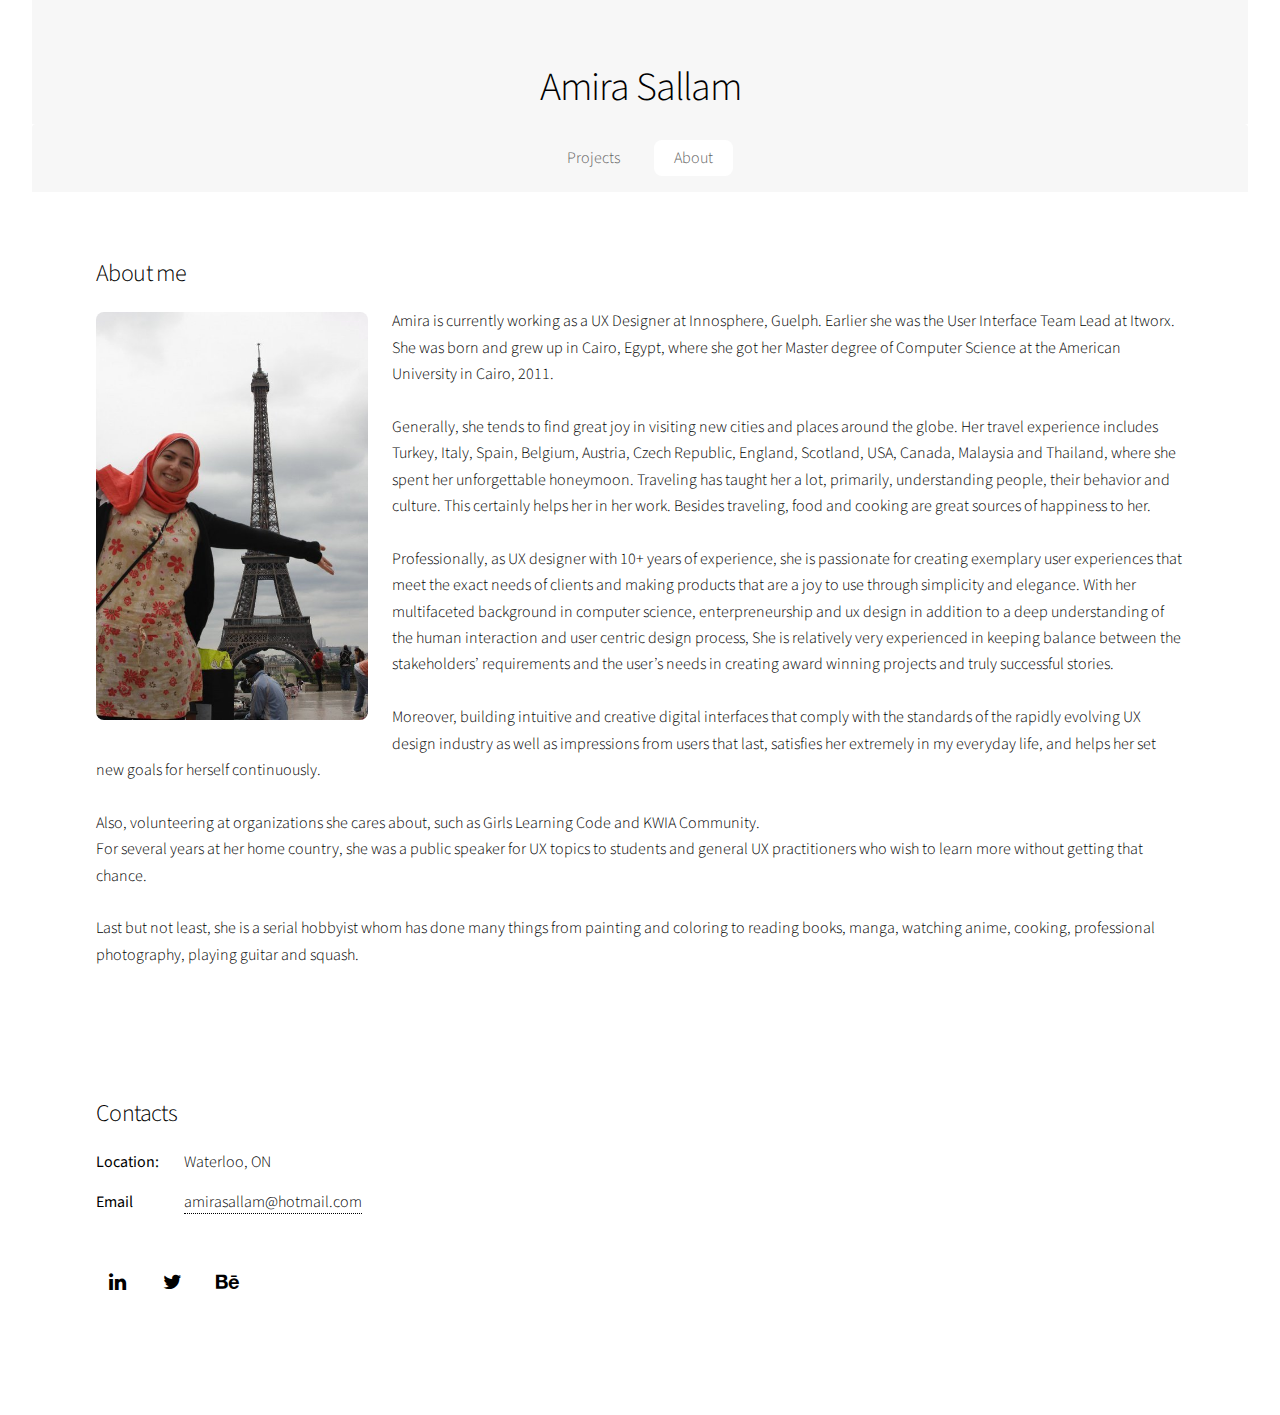
==== commit b0e4a3ea: "Update About.html" ====
--- a/About.html
+++ b/About.html
@@ -26,8 +26,8 @@
 					<!-- Nav -->
 					<nav id="nav">
 						<ul>
-								<li><a href="index.html">Projects</a></li>
-							<li><a href="about.html" class="active">About</a></li>
+								<li><a href="/index.html">Projects</a></li>
+							<li><a href="/about.html" class="active">About</a></li>
 							
 							
 						</ul>
--- a/assets/css/main.css
+++ b/assets/css/main.css
@@ -1623,11 +1623,8 @@
 	}
 
 	body {
-		background-color: #935d8c;
-		background-image: url("images/overlay.png"), -moz-linear-gradient(45deg, #e37682 15%, #5f4d93 85%);
-		background-image: url("images/overlay.png"), -webkit-linear-gradient(45deg, #e37682 15%, #5f4d93 85%);
-		background-image: url("images/overlay.png"), -ms-linear-gradient(45deg, #e37682 15%, #5f4d93 85%);
-		background-image: url("images/overlay.png"), linear-gradient(45deg, #e37682 15%, #5f4d93 85%);
+		background-color: #fff;
+	
 	}
 
 		body.is-loading *, body.is-loading *:before, body.is-loading *:after {
@@ -1644,8 +1641,8 @@
 /* Type */
 
 	body {
-		background-color: #935d8c;
-		color: rgba(255, 255, 255, 0.65);
+		background-color: #fff;
+		color: #000;;
 	}
 
 	body, input, select, textarea {
@@ -1839,7 +1836,7 @@
 	}
 
 	h1, h2, h3, h4, h5, h6 {
-		color: #ffffff;
+		color: #000000;
 	}
 
 	blockquote {
@@ -2403,7 +2400,7 @@
 
 	.icon.alt {
 		border-color: rgba(255, 255, 255, 0.35);
-		color: #ffffff;
+		color: #000;
 	}
 
 		.icon.alt:hover {
@@ -2657,7 +2654,7 @@
 	}
 
 	dl dt {
-		color: #ffffff;
+		color: #000;
 	}
 
 /* Section/Article */
@@ -3092,6 +3089,7 @@
 	#header {
 		padding: 5em 5em 1em 5em ;
 		text-align: center;
+		background-color:#f7f7f7;
 	}
 
 		#header h1 {
@@ -3236,7 +3234,7 @@
 		background-color: #ffffff;
 		color: #636363;
 		position: absolute;
-		width: 64em;
+		width: 100%;
 		max-width: calc(100% - 4em);
 		padding: 1em;
 		background-color: #f7f7f7;
@@ -3352,8 +3350,8 @@
 /* Main */
 
 	#main {
-		background:rgba(255,255,255,0.2);
-		color: #fff;
+		*/background:rgba(255,255,255,0.2);*/
+		color: #000;
 		border-radius: 0.25em;
 		
 	}
@@ -3371,7 +3369,7 @@
 		}
 
 		#main h1, #main h2, #main h3, #main h4, #main h5, #main h6 {
-			color: #fff;
+			color: #000;
 		}
 
 		#main blockquote {
@@ -3777,7 +3775,7 @@
 /* Wrapper */
 
 	#wrapper {
-		width: 64em;
+		width: 100%;
 		max-width: calc(100% - 4em);
 		margin: 0 auto;
 	}
@@ -3800,4 +3798,4 @@
 		
 		
 /*custom*/
-.content-bgwrapper{background:url('../css/images/bg.jpg') transparent no-repeat;background-size:cover;}+.content-bgwrapper{background:url('../css/images/bg.jpg') transparent no-repeat;background-size:cover;}
